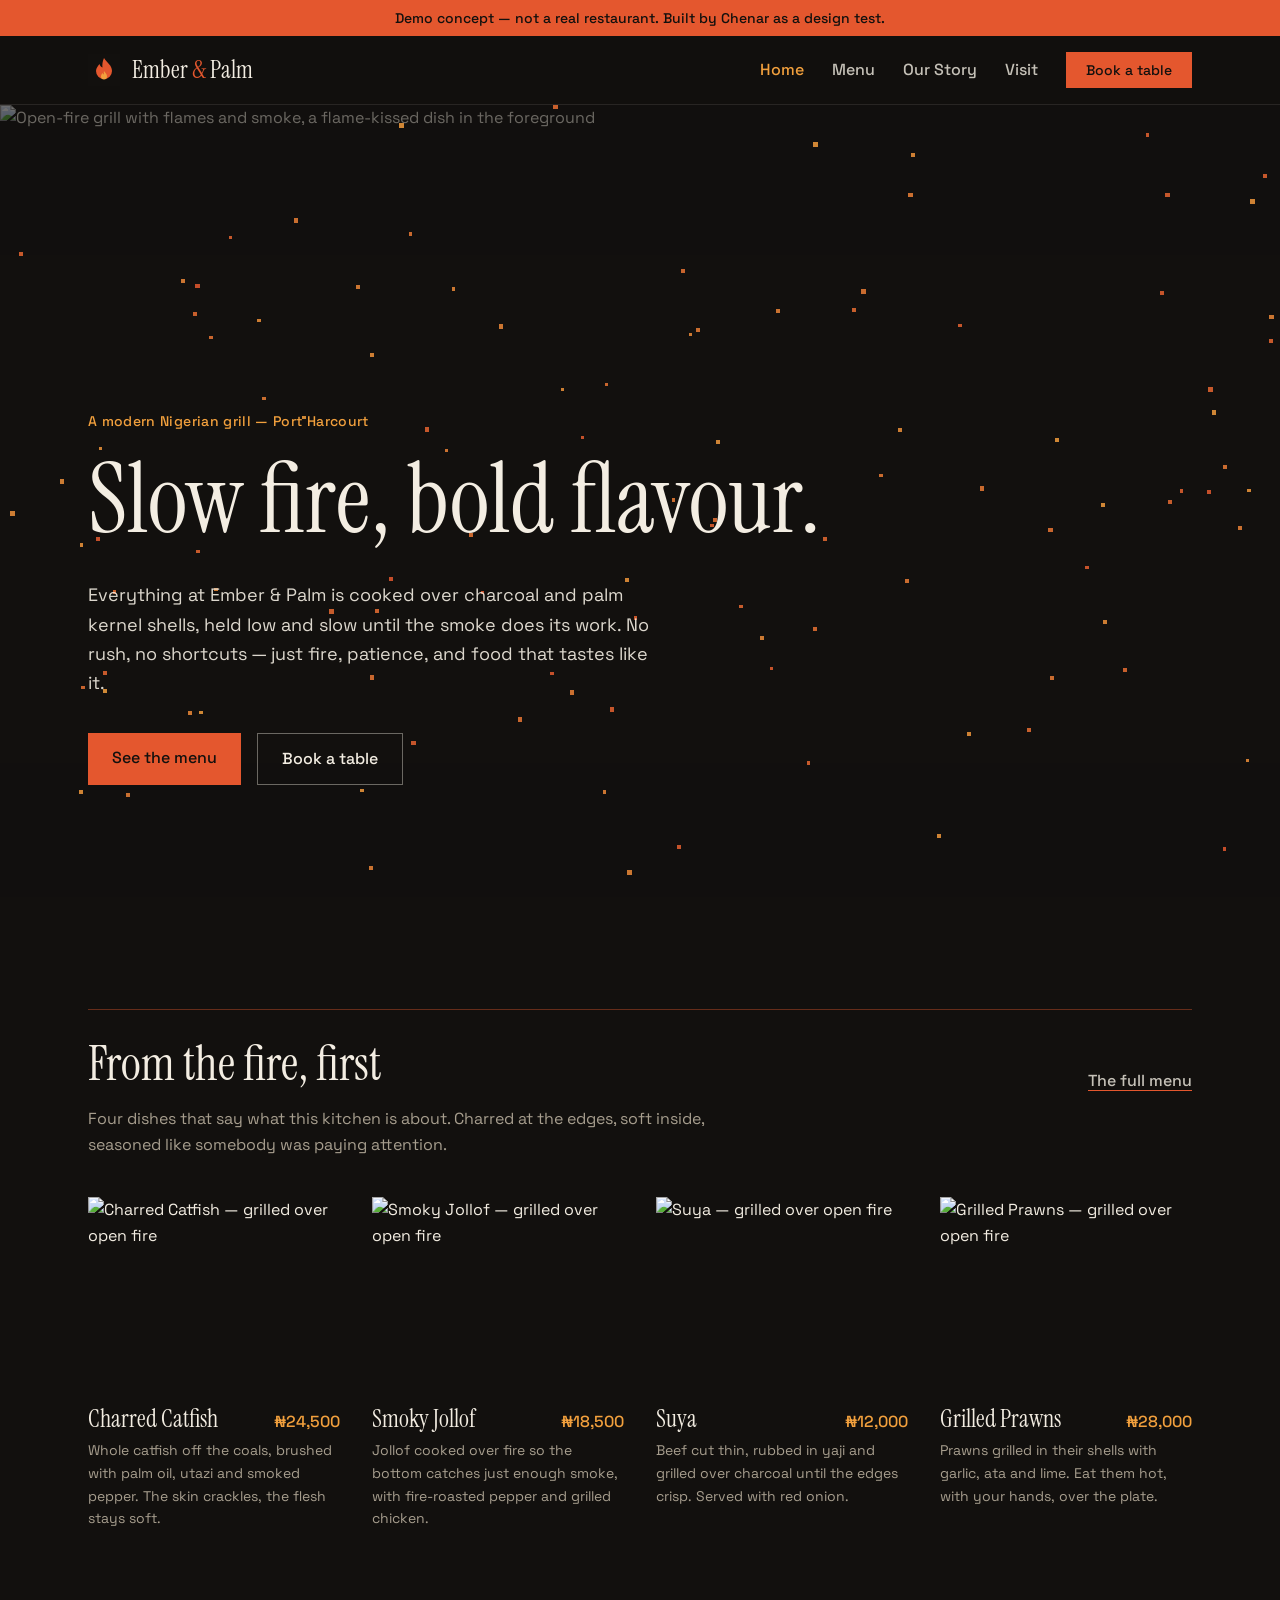
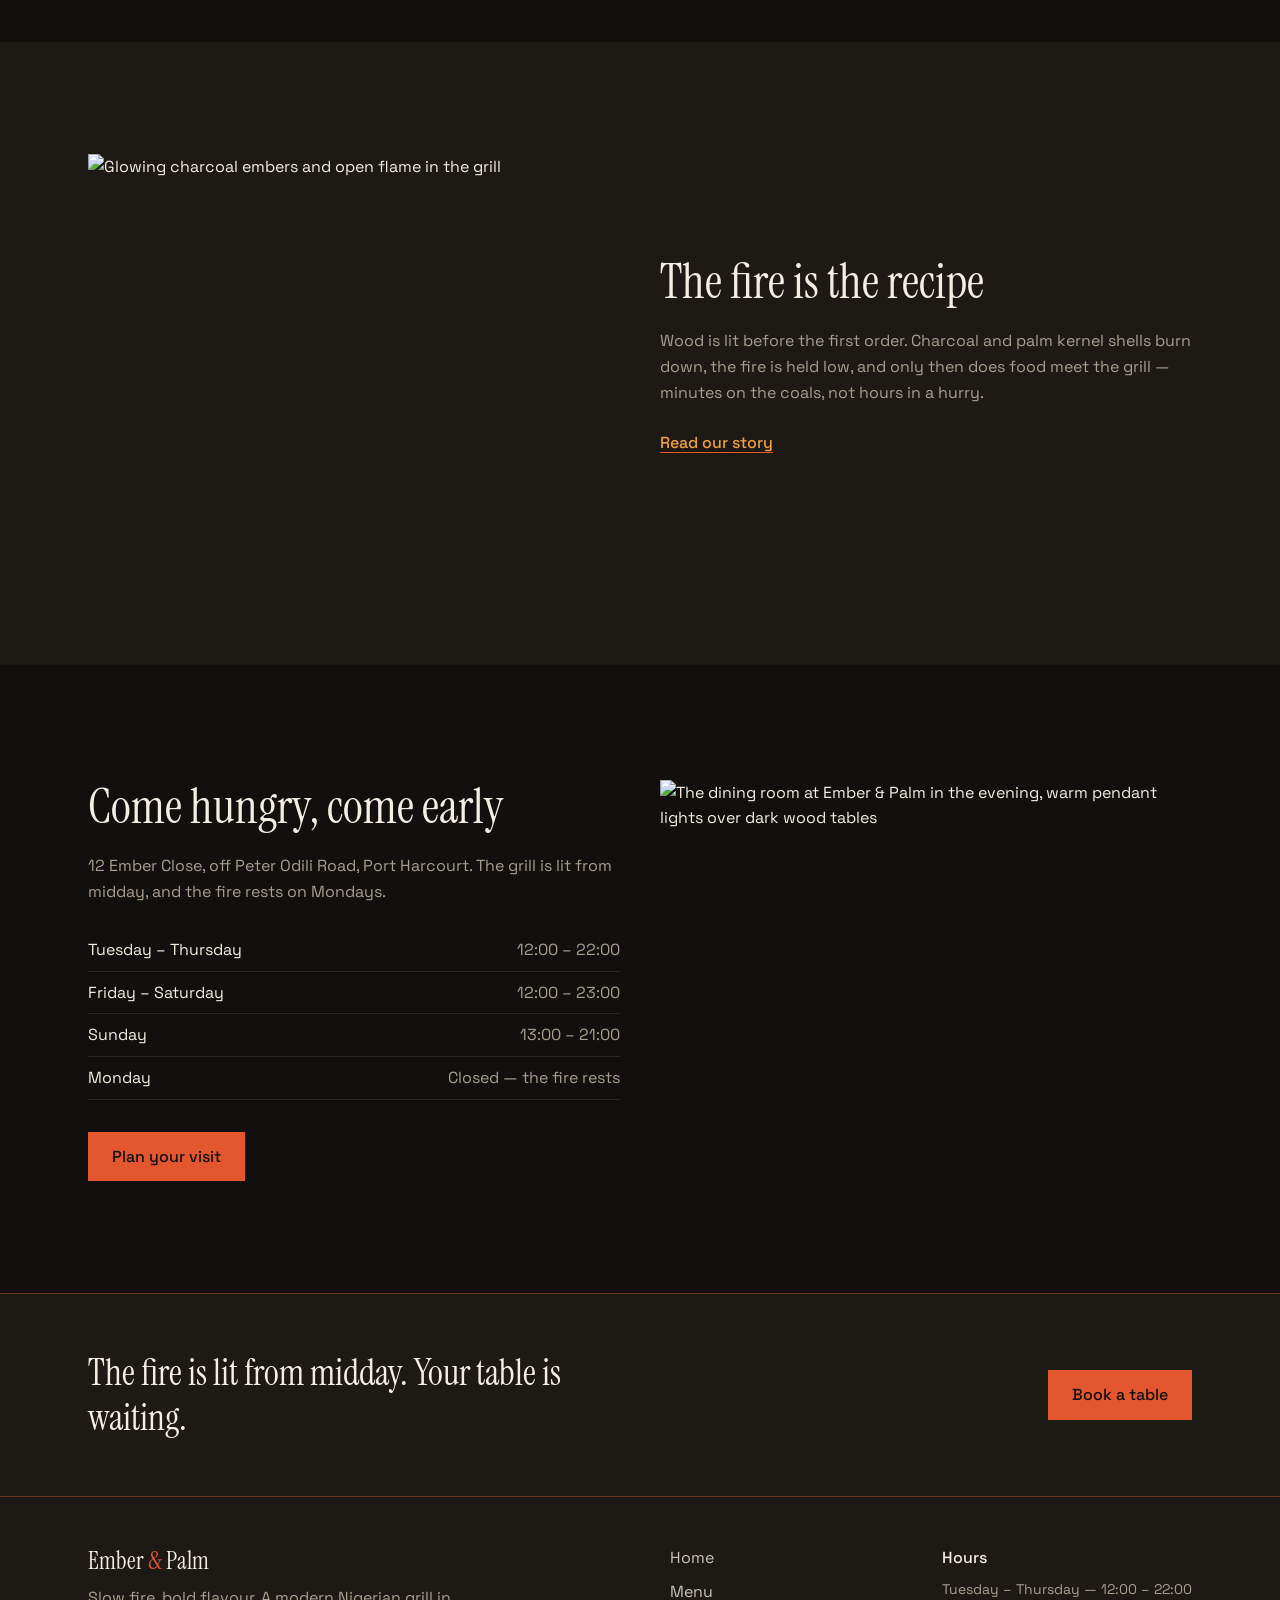
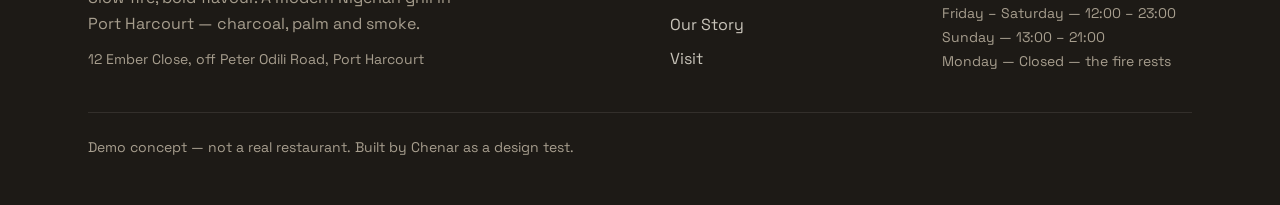
==== index.html @ ecbc42e4 "Publish EMBER & PALM restaurant test site (Vite build)" ====
<!doctype html>
<html lang="en">
  <head>
    <meta charset="UTF-8" />
    <link rel="icon" type="image/svg+xml" href="./ember.svg" />
    <meta name="viewport" content="width=device-width, initial-scale=1.0" />
    <meta
      name="description"
      content="Ember & Palm — a modern Nigerian grill in Port Harcourt. Slow fire, bold flavour. Open-fire grilling, palm and smoke."
    />
    <link rel="preconnect" href="https://fonts.googleapis.com" />
    <link rel="preconnect" href="https://fonts.gstatic.com" crossorigin />
    <link
      href="https://fonts.googleapis.com/css2?family=Instrument+Serif:ital@0;1&family=Space+Grotesk:wght@400;500;600;700&display=swap"
      rel="stylesheet"
    />
    <title>Ember &amp; Palm — Slow fire, bold flavour</title>
    <script type="module" crossorigin src="./assets/index-CflbROww.js"></script>
    <link rel="stylesheet" crossorigin href="./assets/index-CEysl7uo.css">
  </head>
  <body>
    <div id="root"></div>
  </body>
</html>
---- assets/index-CEysl7uo.css ----
/*! tailwindcss v4.3.5 | MIT License | https://tailwindcss.com */
@layer properties{@supports (((-webkit-hyphens:none)) and (not (margin-trim:block))) or ((-moz-orient:inline) and (not (color:rgb(from red r g b)))){*,:before,:after,::backdrop{--tw-rotate-x:initial;--tw-rotate-y:initial;--tw-rotate-z:initial;--tw-skew-x:initial;--tw-skew-y:initial;--tw-space-y-reverse:0;--tw-border-style:solid;--tw-leading:initial;--tw-font-weight:initial;--tw-tracking:initial;--tw-blur:initial;--tw-brightness:initial;--tw-contrast:initial;--tw-grayscale:initial;--tw-hue-rotate:initial;--tw-invert:initial;--tw-opacity:initial;--tw-saturate:initial;--tw-sepia:initial;--tw-drop-shadow:initial;--tw-drop-shadow-color:initial;--tw-drop-shadow-alpha:100%;--tw-drop-shadow-size:initial;--tw-backdrop-blur:initial;--tw-backdrop-brightness:initial;--tw-backdrop-contrast:initial;--tw-backdrop-grayscale:initial;--tw-backdrop-hue-rotate:initial;--tw-backdrop-invert:initial;--tw-backdrop-opacity:initial;--tw-backdrop-saturate:initial;--tw-backdrop-sepia:initial;--tw-duration:initial;--tw-ease:initial}}}@layer theme{:root,:host{--font-sans:"Space Grotesk", system-ui, -apple-system, "Segoe UI", sans-serif;--font-mono:ui-monospace, SFMono-Regular, Menlo, Monaco, Consolas, "Liberation Mono", "Courier New", monospace;--spacing:.25rem;--container-sm:24rem;--container-xl:36rem;--container-2xl:42rem;--container-3xl:48rem;--container-6xl:72rem;--text-sm:.875rem;--text-sm--line-height:calc(1.25 / .875);--text-lg:1.125rem;--text-lg--line-height:calc(1.75 / 1.125);--text-2xl:1.5rem;--text-2xl--line-height:calc(2 / 1.5);--text-3xl:1.875rem;--text-3xl--line-height:calc(2.25 / 1.875);--text-4xl:2.25rem;--text-4xl--line-height:calc(2.5 / 2.25);--text-5xl:3rem;--text-5xl--line-height:1;--text-6xl:3.75rem;--text-6xl--line-height:1;--text-8xl:6rem;--text-8xl--line-height:1;--font-weight-medium:500;--tracking-wide:.025em;--leading-tight:1.25;--leading-snug:1.375;--leading-relaxed:1.625;--default-transition-duration:.15s;--default-transition-timing-function:cubic-bezier(.4, 0, .2, 1);--default-font-family:var(--font-sans);--default-mono-font-family:var(--font-mono);--color-coal:#12100e;--color-char:#1d1a16;--color-ember:#e4572e;--color-flame:#f2a03d;--color-palm:#7a8b5a;--color-bone:#f3ede2;--color-smoke:#a79e8e;--font-display:"Instrument Serif", Georgia, "Times New Roman", serif}}@layer base{*,:after,:before,::backdrop{box-sizing:border-box;border:0 solid;margin:0;padding:0}::file-selector-button{box-sizing:border-box;border:0 solid;margin:0;padding:0}html,:host{-webkit-text-size-adjust:100%;tab-size:4;line-height:1.5;font-family:var(--default-font-family,-apple-system, BlinkMacSystemFont, "Segoe UI", Roboto, "Helvetica Neue", "Noto Sans", Arial, sans-serif, "Apple Color Emoji", "Segoe UI Emoji", "Segoe UI Symbol", "Noto Color Emoji");font-feature-settings:var(--default-font-feature-settings,normal);font-variation-settings:var(--default-font-variation-settings,normal);-webkit-tap-highlight-color:transparent}hr{height:0;color:inherit;border-top-width:1px}abbr:where([title]){-webkit-text-decoration:underline dotted;text-decoration:underline dotted}h1,h2,h3,h4,h5,h6{font-size:inherit;font-weight:inherit}a{color:inherit;-webkit-text-decoration:inherit;-webkit-text-decoration:inherit;-webkit-text-decoration:inherit;-webkit-text-decoration:inherit;text-decoration:inherit}b,strong{font-weight:bolder}code,kbd,samp,pre{font-family:var(--default-mono-font-family,ui-monospace, SFMono-Regular, Menlo, Monaco, Consolas, "Liberation Mono", "Courier New", monospace);font-feature-settings:var(--default-mono-font-feature-settings,normal);font-variation-settings:var(--default-mono-font-variation-settings,normal);font-size:1em}small{font-size:80%}sub,sup{vertical-align:baseline;font-size:75%;line-height:0;position:relative}sub{bottom:-.25em}sup{top:-.5em}table{text-indent:0;border-color:inherit;border-collapse:collapse}:-moz-focusring:where(:not(iframe)){outline:auto}progress{vertical-align:baseline}summary{display:list-item}ol,ul,menu{list-style:none}img,svg,video,canvas,audio,iframe,embed,object{vertical-align:middle;display:block}img,video{max-width:100%;height:auto}button,input,select,optgroup,textarea{font:inherit;font-feature-settings:inherit;font-variation-settings:inherit;letter-spacing:inherit;color:inherit;opacity:1;background-color:#0000;border-radius:0}::file-selector-button{font:inherit;font-feature-settings:inherit;font-variation-settings:inherit;letter-spacing:inherit;color:inherit;opacity:1;background-color:#0000;border-radius:0}:where(select:is([multiple],[size])) optgroup{font-weight:bolder}:where(select:is([multiple],[size])) optgroup option{padding-inline-start:20px}::file-selector-button{margin-inline-end:4px}::placeholder{opacity:1}@supports (not ((-webkit-appearance:-apple-pay-button))) or (contain-intrinsic-size:1px){::placeholder{color:currentColor}@supports (color:color-mix(in lab, red, red)){::placeholder{color:color-mix(in oklab, currentcolor 50%, transparent)}}}textarea{resize:vertical}::-webkit-search-decoration{-webkit-appearance:none}::-webkit-date-and-time-value{min-height:1lh;text-align:inherit}::-webkit-datetime-edit{display:inline-flex}::-webkit-datetime-edit-fields-wrapper{padding:0}::-webkit-datetime-edit{padding-block:0}::-webkit-datetime-edit-year-field{padding-block:0}::-webkit-datetime-edit-month-field{padding-block:0}::-webkit-datetime-edit-day-field{padding-block:0}::-webkit-datetime-edit-hour-field{padding-block:0}::-webkit-datetime-edit-minute-field{padding-block:0}::-webkit-datetime-edit-second-field{padding-block:0}::-webkit-datetime-edit-millisecond-field{padding-block:0}::-webkit-datetime-edit-meridiem-field{padding-block:0}::-webkit-calendar-picker-indicator{line-height:1}:-moz-ui-invalid{box-shadow:none}button,input:where([type=button],[type=reset],[type=submit]){appearance:button}::file-selector-button{appearance:button}::-webkit-inner-spin-button{height:auto}::-webkit-outer-spin-button{height:auto}[hidden]:where(:not([hidden=until-found])){display:none!important}html{scroll-behavior:auto}body{background-color:var(--color-coal);font-family:var(--font-sans);color:var(--color-bone);-webkit-font-smoothing:antialiased;-moz-osx-font-smoothing:grayscale;font-size:16px;line-height:1.6}::selection{background:var(--color-ember);color:var(--color-bone)}:focus-visible{outline:2px solid var(--color-flame);outline-offset:3px;border-radius:2px}img{max-width:100%}}@layer components{.ember-rule{border-top-style:var(--tw-border-style);border-color:#e4572e66;border-top-width:1px}@supports (color:color-mix(in lab, red, red)){.ember-rule{border-color:color-mix(in oklab, var(--color-ember) 40%, transparent)}}.dish-leader{margin-inline:calc(var(--spacing) * 3);border-bottom-style:var(--tw-border-style);--tw-border-style:dotted;border-style:dotted;border-color:#a79e8e80;border-bottom-width:1px;flex:1}@supports (color:color-mix(in lab, red, red)){.dish-leader{border-color:color-mix(in oklab, var(--color-smoke) 50%, transparent)}}.dish-leader{transform:translateY(-4px)}.btn-ember{background-color:var(--color-ember);padding-inline:calc(var(--spacing) * 6);padding-block:calc(var(--spacing) * 3);--tw-font-weight:var(--font-weight-medium);font-weight:var(--font-weight-medium);color:var(--color-coal);transition-property:color,background-color,border-color,outline-color,text-decoration-color,fill,stroke,--tw-gradient-from,--tw-gradient-via,--tw-gradient-to;transition-timing-function:var(--tw-ease,var(--default-transition-timing-function));transition-duration:var(--tw-duration,var(--default-transition-duration));--tw-duration:.1s;--tw-ease:cubic-bezier(.4,0,.2,1);transition-duration:.1s;transition-timing-function:cubic-bezier(.4,0,.2,1);display:inline-block}@media (hover:hover){.btn-ember:hover{background-color:var(--color-flame);color:var(--color-coal)}}.btn-ember:active{scale:.98}.btn-ghost{border-style:var(--tw-border-style);border-width:1px;border-color:#f3ede266;display:inline-block}@supports (color:color-mix(in lab, red, red)){.btn-ghost{border-color:color-mix(in oklab, var(--color-bone) 40%, transparent)}}.btn-ghost{padding-inline:calc(var(--spacing) * 6);padding-block:calc(var(--spacing) * 3);--tw-font-weight:var(--font-weight-medium);font-weight:var(--font-weight-medium);color:var(--color-bone);transition-property:color,background-color,border-color,outline-color,text-decoration-color,fill,stroke,--tw-gradient-from,--tw-gradient-via,--tw-gradient-to;transition-timing-function:var(--tw-ease,var(--default-transition-timing-function));transition-duration:var(--tw-duration,var(--default-transition-duration));--tw-duration:.1s;--tw-ease:cubic-bezier(.4,0,.2,1);transition-duration:.1s;transition-timing-function:cubic-bezier(.4,0,.2,1)}@media (hover:hover){.btn-ghost:hover{border-color:var(--color-flame);color:var(--color-flame)}}.btn-ghost:active{scale:.98}.nav-link{color:#f3ede2cc}@supports (color:color-mix(in lab, red, red)){.nav-link{color:color-mix(in oklab, var(--color-bone) 80%, transparent)}}.nav-link{transition-property:color,background-color,border-color,outline-color,text-decoration-color,fill,stroke,--tw-gradient-from,--tw-gradient-via,--tw-gradient-to;transition-timing-function:var(--tw-ease,var(--default-transition-timing-function));transition-duration:var(--tw-duration,var(--default-transition-duration));--tw-duration:.1s;--tw-ease:cubic-bezier(.4,0,.2,1);transition-duration:.1s;transition-timing-function:cubic-bezier(.4,0,.2,1)}@media (hover:hover){.nav-link:hover{color:var(--color-flame)}}.nav-link[aria-current=page]{color:var(--color-flame)}}@layer utilities{.visible{visibility:visible}.absolute{position:absolute}.fixed{position:fixed}.relative{position:relative}.static{position:static}.sticky{position:sticky}.inset-0{inset:0}.top-0{top:0}.z-50{z-index:50}.mx-auto{margin-inline:auto}.mt-1{margin-top:var(--spacing)}.mt-2{margin-top:calc(var(--spacing) * 2)}.mt-3{margin-top:calc(var(--spacing) * 3)}.mt-4{margin-top:calc(var(--spacing) * 4)}.mt-5{margin-top:calc(var(--spacing) * 5)}.mt-6{margin-top:calc(var(--spacing) * 6)}.mt-8{margin-top:calc(var(--spacing) * 8)}.mt-9{margin-top:calc(var(--spacing) * 9)}.mt-10{margin-top:calc(var(--spacing) * 10)}.mt-12{margin-top:calc(var(--spacing) * 12)}.mt-16{margin-top:calc(var(--spacing) * 16)}.mb-2{margin-bottom:calc(var(--spacing) * 2)}.mb-5{margin-bottom:calc(var(--spacing) * 5)}.block{display:block}.flex{display:flex}.grid{display:grid}.hidden{display:none}.inline{display:inline}.inline-block{display:inline-block}.table{display:table}.aspect-\[4\/3\]{aspect-ratio:4/3}.aspect-\[16\/7\]{aspect-ratio:16/7}.h-8{height:calc(var(--spacing) * 8)}.h-full{height:100%}.min-h-\[88vh\]{min-height:88vh}.min-h-screen{min-height:100vh}.w-8{width:calc(var(--spacing) * 8)}.w-full{width:100%}.max-w-2xl{max-width:var(--container-2xl)}.max-w-3xl{max-width:var(--container-3xl)}.max-w-6xl{max-width:var(--container-6xl)}.max-w-sm{max-width:var(--container-sm)}.max-w-xl{max-width:var(--container-xl)}.flex-1{flex:1}.shrink-0{flex-shrink:0}.transform{transform:var(--tw-rotate-x, ) var(--tw-rotate-y, ) var(--tw-rotate-z, ) var(--tw-skew-x, ) var(--tw-skew-y, )}.cursor-pointer{cursor:pointer}.resize{resize:both}.flex-col{flex-direction:column}.flex-wrap{flex-wrap:wrap}.items-baseline{align-items:baseline}.items-center{align-items:center}.items-end{align-items:flex-end}.justify-between{justify-content:space-between}.gap-2{gap:calc(var(--spacing) * 2)}.gap-3{gap:calc(var(--spacing) * 3)}.gap-4{gap:calc(var(--spacing) * 4)}.gap-5{gap:calc(var(--spacing) * 5)}.gap-6{gap:calc(var(--spacing) * 6)}.gap-7{gap:calc(var(--spacing) * 7)}.gap-8{gap:calc(var(--spacing) * 8)}.gap-10{gap:calc(var(--spacing) * 10)}.gap-12{gap:calc(var(--spacing) * 12)}:where(.space-y-1>:not(:last-child)){--tw-space-y-reverse:0;margin-block-start:calc(var(--spacing) * var(--tw-space-y-reverse));margin-block-end:calc(var(--spacing) * calc(1 - var(--tw-space-y-reverse)))}:where(.space-y-2>:not(:last-child)){--tw-space-y-reverse:0;margin-block-start:calc(calc(var(--spacing) * 2) * var(--tw-space-y-reverse));margin-block-end:calc(calc(var(--spacing) * 2) * calc(1 - var(--tw-space-y-reverse)))}:where(.space-y-3>:not(:last-child)){--tw-space-y-reverse:0;margin-block-start:calc(calc(var(--spacing) * 3) * var(--tw-space-y-reverse));margin-block-end:calc(calc(var(--spacing) * 3) * calc(1 - var(--tw-space-y-reverse)))}:where(.space-y-5>:not(:last-child)){--tw-space-y-reverse:0;margin-block-start:calc(calc(var(--spacing) * 5) * var(--tw-space-y-reverse));margin-block-end:calc(calc(var(--spacing) * 5) * calc(1 - var(--tw-space-y-reverse)))}:where(.space-y-6>:not(:last-child)){--tw-space-y-reverse:0;margin-block-start:calc(calc(var(--spacing) * 6) * var(--tw-space-y-reverse));margin-block-end:calc(calc(var(--spacing) * 6) * calc(1 - var(--tw-space-y-reverse)))}:where(.space-y-10>:not(:last-child)){--tw-space-y-reverse:0;margin-block-start:calc(calc(var(--spacing) * 10) * var(--tw-space-y-reverse));margin-block-end:calc(calc(var(--spacing) * 10) * calc(1 - var(--tw-space-y-reverse)))}:where(.space-y-14>:not(:last-child)){--tw-space-y-reverse:0;margin-block-start:calc(calc(var(--spacing) * 14) * var(--tw-space-y-reverse));margin-block-end:calc(calc(var(--spacing) * 14) * calc(1 - var(--tw-space-y-reverse)))}.overflow-hidden{overflow:hidden}.overflow-visible{overflow:visible}.border{border-style:var(--tw-border-style);border-width:1px}.border-t{border-top-style:var(--tw-border-style);border-top-width:1px}.border-b{border-bottom-style:var(--tw-border-style);border-bottom-width:1px}.border-bone\/10{border-color:#f3ede21a}@supports (color:color-mix(in lab, red, red)){.border-bone\/10{border-color:color-mix(in oklab, var(--color-bone) 10%, transparent)}}.border-bone\/30{border-color:#f3ede24d}@supports (color:color-mix(in lab, red, red)){.border-bone\/30{border-color:color-mix(in oklab, var(--color-bone) 30%, transparent)}}.border-ember{border-color:var(--color-ember)}.border-ember\/40{border-color:#e4572e66}@supports (color:color-mix(in lab, red, red)){.border-ember\/40{border-color:color-mix(in oklab, var(--color-ember) 40%, transparent)}}.border-ember\/50{border-color:#e4572e80}@supports (color:color-mix(in lab, red, red)){.border-ember\/50{border-color:color-mix(in oklab, var(--color-ember) 50%, transparent)}}.border-palm\/60{border-color:#7a8b5a99}@supports (color:color-mix(in lab, red, red)){.border-palm\/60{border-color:color-mix(in oklab, var(--color-palm) 60%, transparent)}}.bg-char{background-color:var(--color-char)}.bg-coal{background-color:var(--color-coal)}.bg-coal\/60{background-color:#12100e99}@supports (color:color-mix(in lab, red, red)){.bg-coal\/60{background-color:color-mix(in oklab, var(--color-coal) 60%, transparent)}}.bg-coal\/95{background-color:#12100ef2}@supports (color:color-mix(in lab, red, red)){.bg-coal\/95{background-color:color-mix(in oklab, var(--color-coal) 95%, transparent)}}.bg-ember{background-color:var(--color-ember)}.object-cover{object-fit:cover}.p-6{padding:calc(var(--spacing) * 6)}.p-8{padding:calc(var(--spacing) * 8)}.\!px-5{padding-inline:calc(var(--spacing) * 5)!important}.px-4{padding-inline:calc(var(--spacing) * 4)}.px-6{padding-inline:calc(var(--spacing) * 6)}.\!py-2{padding-block:calc(var(--spacing) * 2)!important}.py-1{padding-block:var(--spacing)}.py-2{padding-block:calc(var(--spacing) * 2)}.py-3{padding-block:calc(var(--spacing) * 3)}.py-4{padding-block:calc(var(--spacing) * 4)}.py-12{padding-block:calc(var(--spacing) * 12)}.py-14{padding-block:calc(var(--spacing) * 14)}.py-20{padding-block:calc(var(--spacing) * 20)}.pt-4{padding-top:calc(var(--spacing) * 4)}.pt-6{padding-top:calc(var(--spacing) * 6)}.pt-16{padding-top:calc(var(--spacing) * 16)}.pt-40{padding-top:calc(var(--spacing) * 40)}.pb-2{padding-bottom:calc(var(--spacing) * 2)}.pb-8{padding-bottom:calc(var(--spacing) * 8)}.pb-20{padding-bottom:calc(var(--spacing) * 20)}.pb-24{padding-bottom:calc(var(--spacing) * 24)}.text-center{text-align:center}.font-display{font-family:var(--font-display)}.text-2xl{font-size:var(--text-2xl);line-height:var(--tw-leading,var(--text-2xl--line-height))}.text-3xl{font-size:var(--text-3xl);line-height:var(--tw-leading,var(--text-3xl--line-height))}.text-4xl{font-size:var(--text-4xl);line-height:var(--tw-leading,var(--text-4xl--line-height))}.text-5xl{font-size:var(--text-5xl);line-height:var(--tw-leading,var(--text-5xl--line-height))}.text-6xl{font-size:var(--text-6xl);line-height:var(--tw-leading,var(--text-6xl--line-height))}.text-lg{font-size:var(--text-lg);line-height:var(--tw-leading,var(--text-lg--line-height))}.text-sm{font-size:var(--text-sm);line-height:var(--tw-leading,var(--text-sm--line-height))}.leading-\[1\.02\]{--tw-leading:1.02;line-height:1.02}.leading-none{--tw-leading:1;line-height:1}.leading-relaxed{--tw-leading:var(--leading-relaxed);line-height:var(--leading-relaxed)}.leading-snug{--tw-leading:var(--leading-snug);line-height:var(--leading-snug)}.leading-tight{--tw-leading:var(--leading-tight);line-height:var(--leading-tight)}.font-medium{--tw-font-weight:var(--font-weight-medium);font-weight:var(--font-weight-medium)}.tracking-wide{--tw-tracking:var(--tracking-wide);letter-spacing:var(--tracking-wide)}.whitespace-normal{white-space:normal}.text-bone{color:var(--color-bone)}.text-bone\/80{color:#f3ede2cc}@supports (color:color-mix(in lab, red, red)){.text-bone\/80{color:color-mix(in oklab, var(--color-bone) 80%, transparent)}}.text-bone\/90{color:#f3ede2e6}@supports (color:color-mix(in lab, red, red)){.text-bone\/90{color:color-mix(in oklab, var(--color-bone) 90%, transparent)}}.text-coal{color:var(--color-coal)}.text-ember{color:var(--color-ember)}.text-flame{color:var(--color-flame)}.text-smoke{color:var(--color-smoke)}.italic{font-style:italic}.not-italic{font-style:normal}.underline{text-decoration-line:underline}.decoration-ember{-webkit-text-decoration-color:var(--color-ember);-webkit-text-decoration-color:var(--color-ember);-webkit-text-decoration-color:var(--color-ember);text-decoration-color:var(--color-ember)}.underline-offset-4{text-underline-offset:4px}.blur{--tw-blur:blur(8px);filter:var(--tw-blur, ) var(--tw-brightness, ) var(--tw-contrast, ) var(--tw-grayscale, ) var(--tw-hue-rotate, ) var(--tw-invert, ) var(--tw-saturate, ) var(--tw-sepia, ) var(--tw-drop-shadow, )}.filter{filter:var(--tw-blur, ) var(--tw-brightness, ) var(--tw-contrast, ) var(--tw-grayscale, ) var(--tw-hue-rotate, ) var(--tw-invert, ) var(--tw-saturate, ) var(--tw-sepia, ) var(--tw-drop-shadow, )}.backdrop-blur{--tw-backdrop-blur:blur(8px);-webkit-backdrop-filter:var(--tw-backdrop-blur, ) var(--tw-backdrop-brightness, ) var(--tw-backdrop-contrast, ) var(--tw-backdrop-grayscale, ) var(--tw-backdrop-hue-rotate, ) var(--tw-backdrop-invert, ) var(--tw-backdrop-opacity, ) var(--tw-backdrop-saturate, ) var(--tw-backdrop-sepia, );backdrop-filter:var(--tw-backdrop-blur, ) var(--tw-backdrop-brightness, ) var(--tw-backdrop-contrast, ) var(--tw-backdrop-grayscale, ) var(--tw-backdrop-hue-rotate, ) var(--tw-backdrop-invert, ) var(--tw-backdrop-opacity, ) var(--tw-backdrop-saturate, ) var(--tw-backdrop-sepia, )}.transition-colors{transition-property:color,background-color,border-color,outline-color,text-decoration-color,fill,stroke,--tw-gradient-from,--tw-gradient-via,--tw-gradient-to;transition-timing-function:var(--tw-ease,var(--default-transition-timing-function));transition-duration:var(--tw-duration,var(--default-transition-duration))}.transition-transform{transition-property:transform,translate,scale,rotate;transition-timing-function:var(--tw-ease,var(--default-transition-timing-function));transition-duration:var(--tw-duration,var(--default-transition-duration))}.duration-100{--tw-duration:.1s;transition-duration:.1s}.duration-300{--tw-duration:.3s;transition-duration:.3s}.ease-\[cubic-bezier\(0\.4\,0\,0\.2\,1\)\]{--tw-ease:cubic-bezier(.4,0,.2,1);transition-timing-function:cubic-bezier(.4,0,.2,1)}@media (hover:hover){:is(:where(.group):hover .group-hover\:scale-\[1\.03\]){scale:1.03}}.placeholder\:text-smoke\/60::placeholder{color:#a79e8e99}@supports (color:color-mix(in lab, red, red)){.placeholder\:text-smoke\/60::placeholder{color:color-mix(in oklab, var(--color-smoke) 60%, transparent)}}@media (hover:hover){.hover\:border-flame:hover{border-color:var(--color-flame)}.hover\:text-bone:hover{color:var(--color-bone)}.hover\:text-flame:hover{color:var(--color-flame)}}.focus\:border-flame:focus{border-color:var(--color-flame)}.focus\:outline-none:focus{--tw-outline-style:none;outline-style:none}@media (width>=40rem){.sm\:grid-cols-2{grid-template-columns:repeat(2,minmax(0,1fr))}}@media (width>=48rem){.md\:flex{display:flex}.md\:hidden{display:none}.md\:grid-cols-2{grid-template-columns:repeat(2,minmax(0,1fr))}.md\:grid-cols-\[120px_1fr\]{grid-template-columns:120px 1fr}.md\:items-center{align-items:center}.md\:gap-8{gap:calc(var(--spacing) * 8)}.md\:p-8{padding:calc(var(--spacing) * 8)}.md\:p-12{padding:calc(var(--spacing) * 12)}.md\:py-28{padding-block:calc(var(--spacing) * 28)}.md\:pt-20{padding-top:calc(var(--spacing) * 20)}.md\:pb-28{padding-bottom:calc(var(--spacing) * 28)}.md\:text-4xl{font-size:var(--text-4xl);line-height:var(--tw-leading,var(--text-4xl--line-height))}.md\:text-5xl{font-size:var(--text-5xl);line-height:var(--tw-leading,var(--text-5xl--line-height))}.md\:text-6xl{font-size:var(--text-6xl);line-height:var(--tw-leading,var(--text-6xl--line-height))}.md\:text-8xl{font-size:var(--text-8xl);line-height:var(--tw-leading,var(--text-8xl--line-height))}}@media (width>=64rem){.lg\:grid-cols-4{grid-template-columns:repeat(4,minmax(0,1fr))}.lg\:grid-cols-\[1fr_1\.2fr\]{grid-template-columns:1fr 1.2fr}}}@media (prefers-reduced-motion:reduce){*,:before,:after{scroll-behavior:auto!important;transition-duration:.01ms!important;animation-duration:.01ms!important;animation-iteration-count:1!important}}@property --tw-rotate-x{syntax:"*";inherits:false}@property --tw-rotate-y{syntax:"*";inherits:false}@property --tw-rotate-z{syntax:"*";inherits:false}@property --tw-skew-x{syntax:"*";inherits:false}@property --tw-skew-y{syntax:"*";inherits:false}@property --tw-space-y-reverse{syntax:"*";inherits:false;initial-value:0}@property --tw-border-style{syntax:"*";inherits:false;initial-value:solid}@property --tw-leading{syntax:"*";inherits:false}@property --tw-font-weight{syntax:"*";inherits:false}@property --tw-tracking{syntax:"*";inherits:false}@property --tw-blur{syntax:"*";inherits:false}@property --tw-brightness{syntax:"*";inherits:false}@property --tw-contrast{syntax:"*";inherits:false}@property --tw-grayscale{syntax:"*";inherits:false}@property --tw-hue-rotate{syntax:"*";inherits:false}@property --tw-invert{syntax:"*";inherits:false}@property --tw-opacity{syntax:"*";inherits:false}@property --tw-saturate{syntax:"*";inherits:false}@property --tw-sepia{syntax:"*";inherits:false}@property --tw-drop-shadow{syntax:"*";inherits:false}@property --tw-drop-shadow-color{syntax:"*";inherits:false}@property --tw-drop-shadow-alpha{syntax:"<percentage>";inherits:false;initial-value:100%}@property --tw-drop-shadow-size{syntax:"*";inherits:false}@property --tw-backdrop-blur{syntax:"*";inherits:false}@property --tw-backdrop-brightness{syntax:"*";inherits:false}@property --tw-backdrop-contrast{syntax:"*";inherits:false}@property --tw-backdrop-grayscale{syntax:"*";inherits:false}@property --tw-backdrop-hue-rotate{syntax:"*";inherits:false}@property --tw-backdrop-invert{syntax:"*";inherits:false}@property --tw-backdrop-opacity{syntax:"*";inherits:false}@property --tw-backdrop-saturate{syntax:"*";inherits:false}@property --tw-backdrop-sepia{syntax:"*";inherits:false}@property --tw-duration{syntax:"*";inherits:false}@property --tw-ease{syntax:"*";inherits:false}
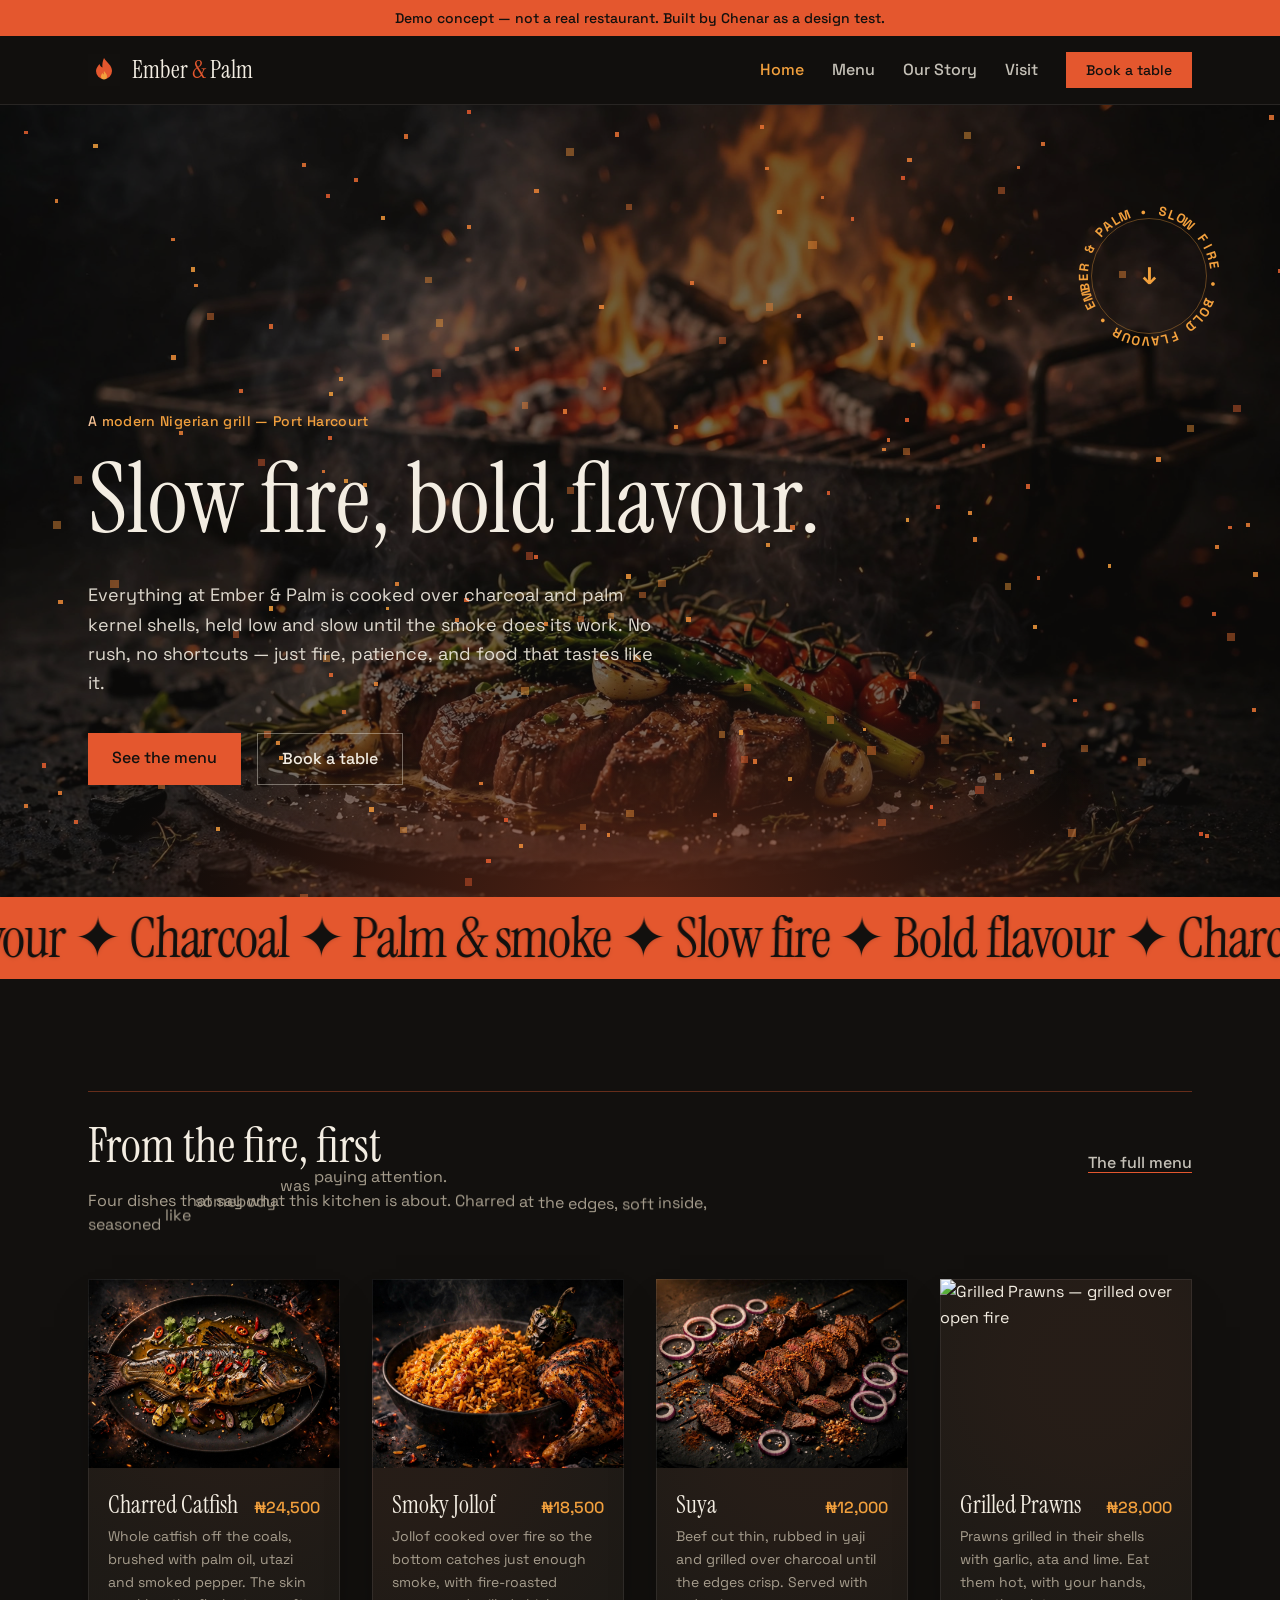
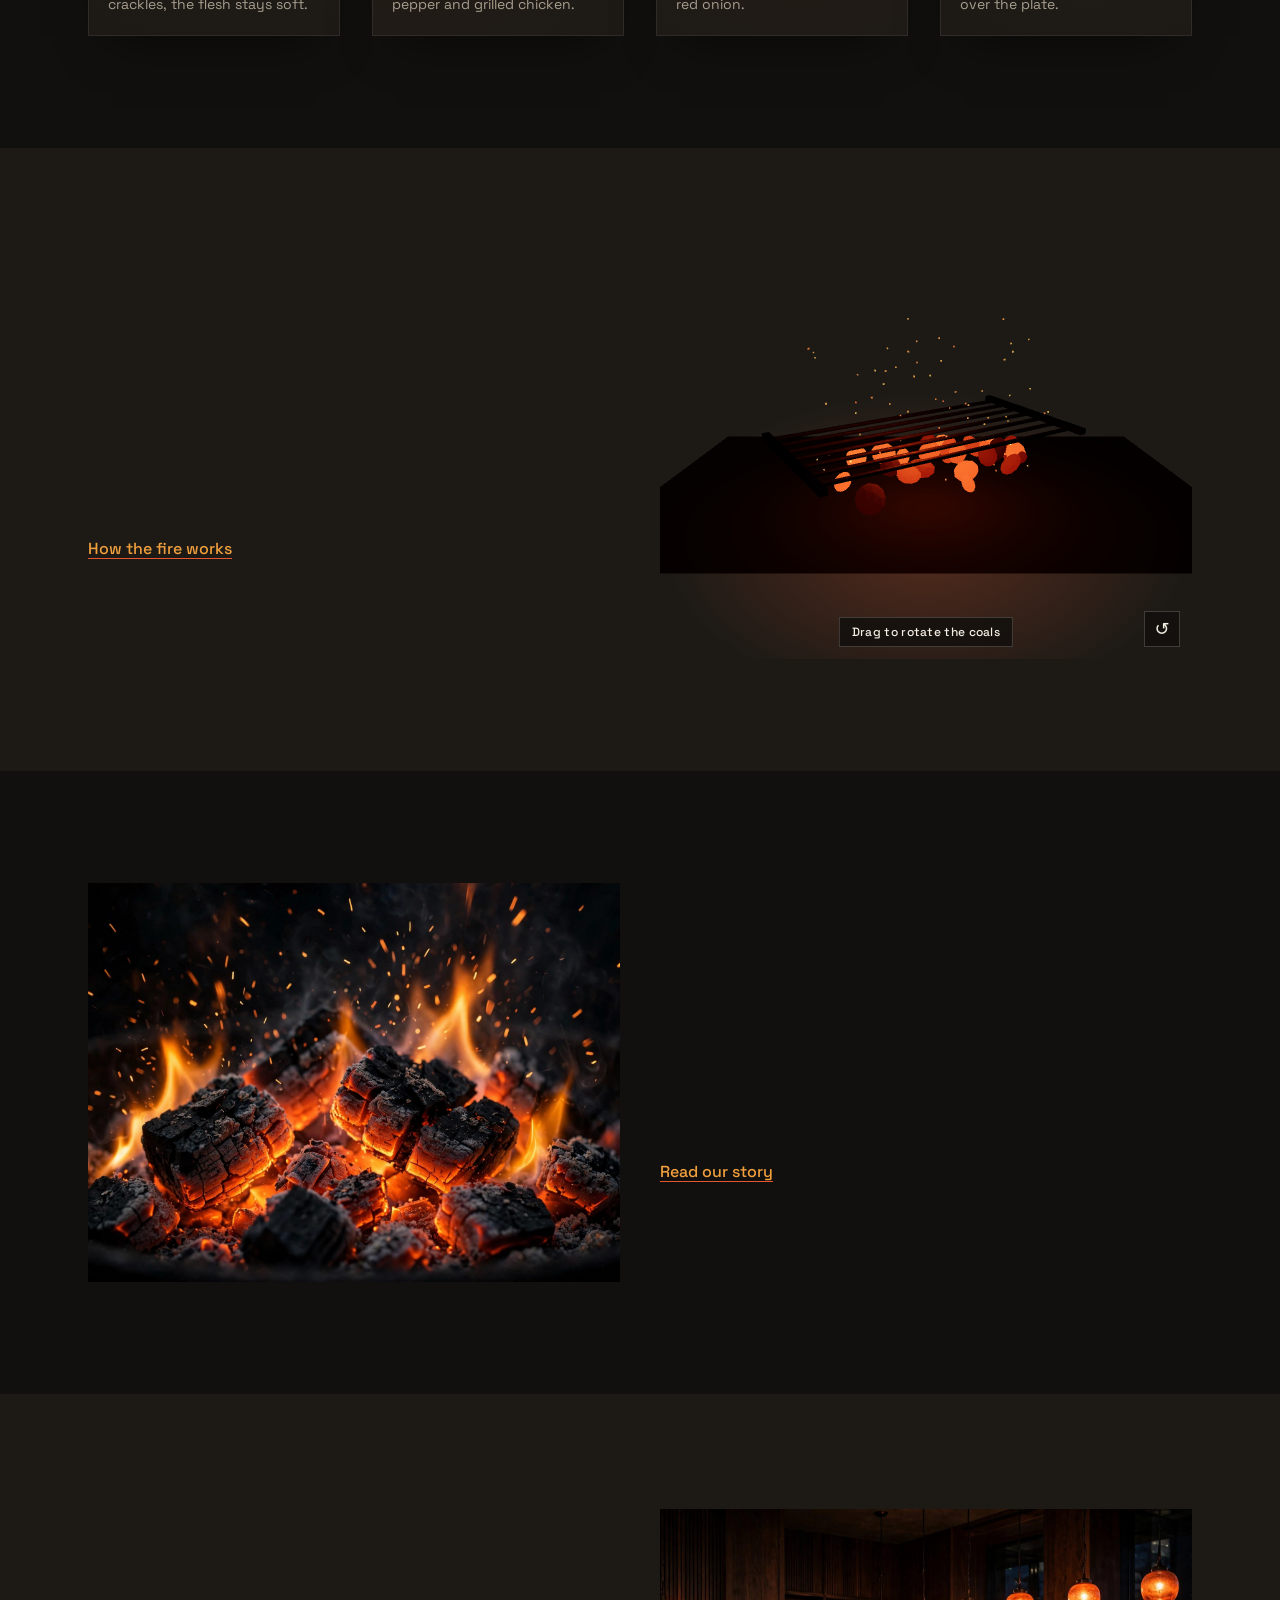
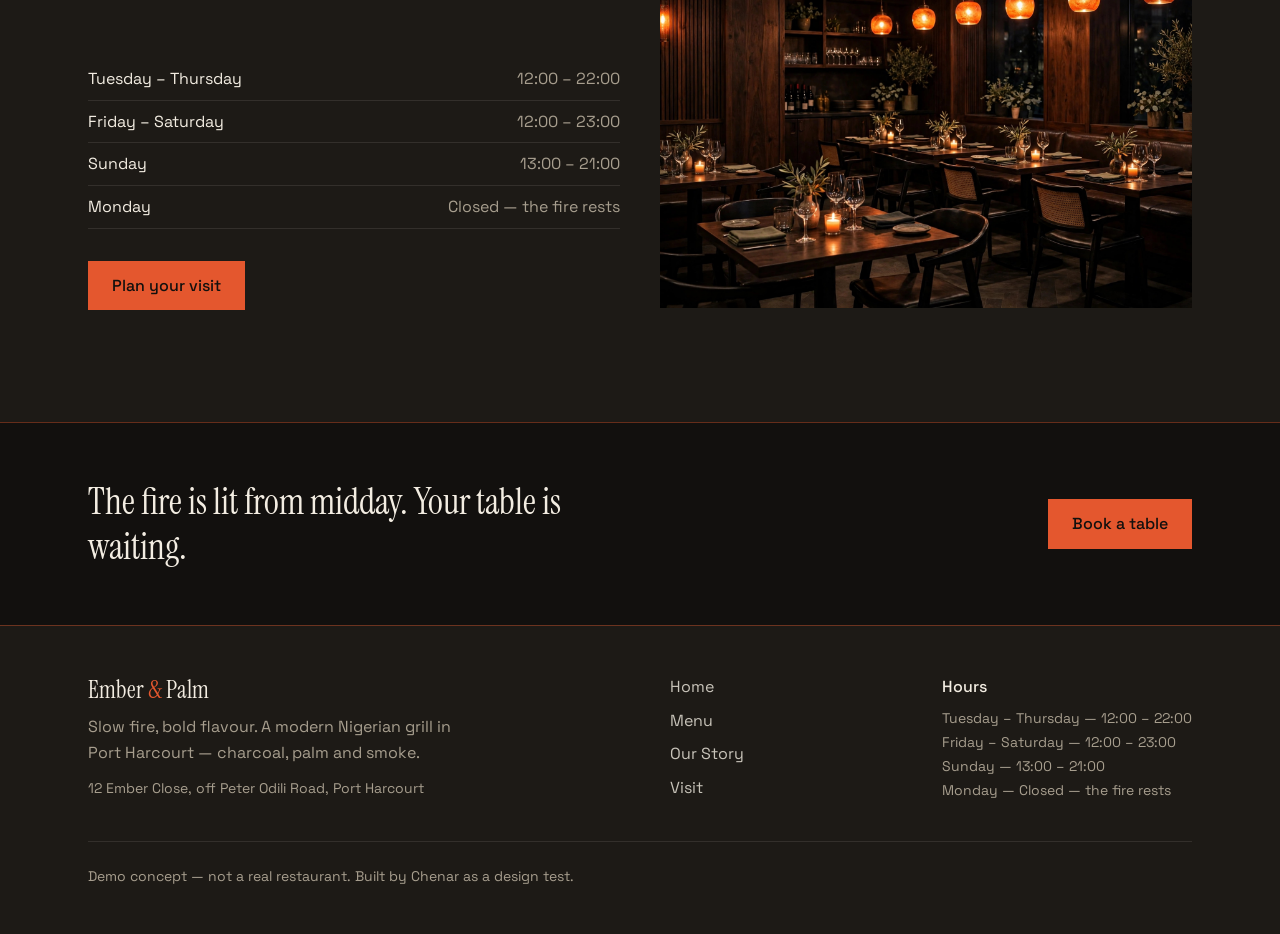
==== commit b1791b4d: "Upgrade EMBER & PALM: React Bits components, 3D coals viewer, marquee, spotlight cards" ====
--- a/index.html
+++ b/index.html
@@ -15,8 +15,8 @@
       rel="stylesheet"
     />
     <title>Ember &amp; Palm — Slow fire, bold flavour</title>
-    <script type="module" crossorigin src="./assets/index-CflbROww.js"></script>
-    <link rel="stylesheet" crossorigin href="./assets/index-CEysl7uo.css">
+    <script type="module" crossorigin src="./assets/index-cwvImDhx.js"></script>
+    <link rel="stylesheet" crossorigin href="./assets/index-4ZOgc2gf.css">
   </head>
   <body>
     <div id="root"></div>
--- a/assets/index-4ZOgc2gf.css
+++ b/assets/index-4ZOgc2gf.css
@@ -0,0 +1,2 @@
+/*! tailwindcss v4.3.5 | MIT License | https://tailwindcss.com */
+@layer properties{@supports (((-webkit-hyphens:none)) and (not (margin-trim:block))) or ((-moz-orient:inline) and (not (color:rgb(from red r g b)))){*,:before,:after,::backdrop{--tw-translate-x:0;--tw-translate-y:0;--tw-translate-z:0;--tw-rotate-x:initial;--tw-rotate-y:initial;--tw-rotate-z:initial;--tw-skew-x:initial;--tw-skew-y:initial;--tw-space-y-reverse:0;--tw-border-style:solid;--tw-leading:initial;--tw-font-weight:initial;--tw-tracking:initial;--tw-shadow:0 0 #0000;--tw-shadow-color:initial;--tw-shadow-alpha:100%;--tw-inset-shadow:0 0 #0000;--tw-inset-shadow-color:initial;--tw-inset-shadow-alpha:100%;--tw-ring-color:initial;--tw-ring-shadow:0 0 #0000;--tw-inset-ring-color:initial;--tw-inset-ring-shadow:0 0 #0000;--tw-ring-inset:initial;--tw-ring-offset-width:0px;--tw-ring-offset-color:#fff;--tw-ring-offset-shadow:0 0 #0000;--tw-outline-style:solid;--tw-blur:initial;--tw-brightness:initial;--tw-contrast:initial;--tw-grayscale:initial;--tw-hue-rotate:initial;--tw-invert:initial;--tw-opacity:initial;--tw-saturate:initial;--tw-sepia:initial;--tw-drop-shadow:initial;--tw-drop-shadow-color:initial;--tw-drop-shadow-alpha:100%;--tw-drop-shadow-size:initial;--tw-backdrop-blur:initial;--tw-backdrop-brightness:initial;--tw-backdrop-contrast:initial;--tw-backdrop-grayscale:initial;--tw-backdrop-hue-rotate:initial;--tw-backdrop-invert:initial;--tw-backdrop-opacity:initial;--tw-backdrop-saturate:initial;--tw-backdrop-sepia:initial;--tw-duration:initial;--tw-ease:initial}}}@layer theme{:root,:host{--font-sans:"Space Grotesk", system-ui, -apple-system, "Segoe UI", sans-serif;--font-mono:ui-monospace, SFMono-Regular, Menlo, Monaco, Consolas, "Liberation Mono", "Courier New", monospace;--color-black:#000;--spacing:.25rem;--container-sm:24rem;--container-xl:36rem;--container-2xl:42rem;--container-3xl:48rem;--container-6xl:72rem;--text-xs:.75rem;--text-xs--line-height:calc(1 / .75);--text-sm:.875rem;--text-sm--line-height:calc(1.25 / .875);--text-lg:1.125rem;--text-lg--line-height:calc(1.75 / 1.125);--text-2xl:1.5rem;--text-2xl--line-height:calc(2 / 1.5);--text-3xl:1.875rem;--text-3xl--line-height:calc(2.25 / 1.875);--text-4xl:2.25rem;--text-4xl--line-height:calc(2.5 / 2.25);--text-5xl:3rem;--text-5xl--line-height:1;--text-6xl:3.75rem;--text-6xl--line-height:1;--text-8xl:6rem;--text-8xl--line-height:1;--font-weight-medium:500;--font-weight-bold:700;--tracking-wide:.025em;--leading-tight:1.25;--leading-snug:1.375;--leading-relaxed:1.625;--radius-3xl:1.5rem;--default-transition-duration:.15s;--default-transition-timing-function:cubic-bezier(.4, 0, .2, 1);--default-font-family:var(--font-sans);--default-mono-font-family:var(--font-mono);--color-coal:#12100e;--color-char:#1d1a16;--color-ember:#e4572e;--color-flame:#f2a03d;--color-palm:#7a8b5a;--color-bone:#f3ede2;--color-smoke:#a79e8e;--font-display:"Instrument Serif", Georgia, "Times New Roman", serif}}@layer base{*,:after,:before,::backdrop{box-sizing:border-box;border:0 solid;margin:0;padding:0}::file-selector-button{box-sizing:border-box;border:0 solid;margin:0;padding:0}html,:host{-webkit-text-size-adjust:100%;tab-size:4;line-height:1.5;font-family:var(--default-font-family,-apple-system, BlinkMacSystemFont, "Segoe UI", Roboto, "Helvetica Neue", "Noto Sans", Arial, sans-serif, "Apple Color Emoji", "Segoe UI Emoji", "Segoe UI Symbol", "Noto Color Emoji");font-feature-settings:var(--default-font-feature-settings,normal);font-variation-settings:var(--default-font-variation-settings,normal);-webkit-tap-highlight-color:transparent}hr{height:0;color:inherit;border-top-width:1px}abbr:where([title]){-webkit-text-decoration:underline dotted;text-decoration:underline dotted}h1,h2,h3,h4,h5,h6{font-size:inherit;font-weight:inherit}a{color:inherit;-webkit-text-decoration:inherit;-webkit-text-decoration:inherit;-webkit-text-decoration:inherit;-webkit-text-decoration:inherit;text-decoration:inherit}b,strong{font-weight:bolder}code,kbd,samp,pre{font-family:var(--default-mono-font-family,ui-monospace, SFMono-Regular, Menlo, Monaco, Consolas, "Liberation Mono", "Courier New", monospace);font-feature-settings:var(--default-mono-font-feature-settings,normal);font-variation-settings:var(--default-mono-font-variation-settings,normal);font-size:1em}small{font-size:80%}sub,sup{vertical-align:baseline;font-size:75%;line-height:0;position:relative}sub{bottom:-.25em}sup{top:-.5em}table{text-indent:0;border-color:inherit;border-collapse:collapse}:-moz-focusring:where(:not(iframe)){outline:auto}progress{vertical-align:baseline}summary{display:list-item}ol,ul,menu{list-style:none}img,svg,video,canvas,audio,iframe,embed,object{vertical-align:middle;display:block}img,video{max-width:100%;height:auto}button,input,select,optgroup,textarea{font:inherit;font-feature-settings:inherit;font-variation-settings:inherit;letter-spacing:inherit;color:inherit;opacity:1;background-color:#0000;border-radius:0}::file-selector-button{font:inherit;font-feature-settings:inherit;font-variation-settings:inherit;letter-spacing:inherit;color:inherit;opacity:1;background-color:#0000;border-radius:0}:where(select:is([multiple],[size])) optgroup{font-weight:bolder}:where(select:is([multiple],[size])) optgroup option{padding-inline-start:20px}::file-selector-button{margin-inline-end:4px}::placeholder{opacity:1}@supports (not ((-webkit-appearance:-apple-pay-button))) or (contain-intrinsic-size:1px){::placeholder{color:currentColor}@supports (color:color-mix(in lab, red, red)){::placeholder{color:color-mix(in oklab, currentcolor 50%, transparent)}}}textarea{resize:vertical}::-webkit-search-decoration{-webkit-appearance:none}::-webkit-date-and-time-value{min-height:1lh;text-align:inherit}::-webkit-datetime-edit{display:inline-flex}::-webkit-datetime-edit-fields-wrapper{padding:0}::-webkit-datetime-edit{padding-block:0}::-webkit-datetime-edit-year-field{padding-block:0}::-webkit-datetime-edit-month-field{padding-block:0}::-webkit-datetime-edit-day-field{padding-block:0}::-webkit-datetime-edit-hour-field{padding-block:0}::-webkit-datetime-edit-minute-field{padding-block:0}::-webkit-datetime-edit-second-field{padding-block:0}::-webkit-datetime-edit-millisecond-field{padding-block:0}::-webkit-datetime-edit-meridiem-field{padding-block:0}::-webkit-calendar-picker-indicator{line-height:1}:-moz-ui-invalid{box-shadow:none}button,input:where([type=button],[type=reset],[type=submit]){appearance:button}::file-selector-button{appearance:button}::-webkit-inner-spin-button{height:auto}::-webkit-outer-spin-button{height:auto}[hidden]:where(:not([hidden=until-found])){display:none!important}html{scroll-behavior:auto}body{background-color:var(--color-coal);font-family:var(--font-sans);color:var(--color-bone);-webkit-font-smoothing:antialiased;-moz-osx-font-smoothing:grayscale;font-size:16px;line-height:1.6}::selection{background:var(--color-ember);color:var(--color-bone)}:focus-visible{outline:2px solid var(--color-flame);outline-offset:3px;border-radius:2px}img{max-width:100%}}@layer components{.ember-rule{border-top-style:var(--tw-border-style);border-color:#e4572e66;border-top-width:1px}@supports (color:color-mix(in lab, red, red)){.ember-rule{border-color:color-mix(in oklab, var(--color-ember) 40%, transparent)}}.dish-leader{margin-inline:calc(var(--spacing) * 3);border-bottom-style:var(--tw-border-style);--tw-border-style:dotted;border-style:dotted;border-color:#a79e8e80;border-bottom-width:1px;flex:1}@supports (color:color-mix(in lab, red, red)){.dish-leader{border-color:color-mix(in oklab, var(--color-smoke) 50%, transparent)}}.dish-leader{transform:translateY(-4px)}.btn-ember{background-color:var(--color-ember);padding-inline:calc(var(--spacing) * 6);padding-block:calc(var(--spacing) * 3);--tw-font-weight:var(--font-weight-medium);font-weight:var(--font-weight-medium);color:var(--color-coal);transition-property:color,background-color,border-color,outline-color,text-decoration-color,fill,stroke,--tw-gradient-from,--tw-gradient-via,--tw-gradient-to;transition-timing-function:var(--tw-ease,var(--default-transition-timing-function));transition-duration:var(--tw-duration,var(--default-transition-duration));--tw-duration:.1s;--tw-ease:cubic-bezier(.4,0,.2,1);transition-duration:.1s;transition-timing-function:cubic-bezier(.4,0,.2,1);display:inline-block}@media (hover:hover){.btn-ember:hover{background-color:var(--color-flame);color:var(--color-coal)}}.btn-ember:active{scale:.98}.btn-ghost{border-style:var(--tw-border-style);border-width:1px;border-color:#f3ede266;display:inline-block}@supports (color:color-mix(in lab, red, red)){.btn-ghost{border-color:color-mix(in oklab, var(--color-bone) 40%, transparent)}}.btn-ghost{padding-inline:calc(var(--spacing) * 6);padding-block:calc(var(--spacing) * 3);--tw-font-weight:var(--font-weight-medium);font-weight:var(--font-weight-medium);color:var(--color-bone);transition-property:color,background-color,border-color,outline-color,text-decoration-color,fill,stroke,--tw-gradient-from,--tw-gradient-via,--tw-gradient-to;transition-timing-function:var(--tw-ease,var(--default-transition-timing-function));transition-duration:var(--tw-duration,var(--default-transition-duration));--tw-duration:.1s;--tw-ease:cubic-bezier(.4,0,.2,1);transition-duration:.1s;transition-timing-function:cubic-bezier(.4,0,.2,1)}@media (hover:hover){.btn-ghost:hover{border-color:var(--color-flame);color:var(--color-flame)}}.btn-ghost:active{scale:.98}.nav-link{color:#f3ede2cc}@supports (color:color-mix(in lab, red, red)){.nav-link{color:color-mix(in oklab, var(--color-bone) 80%, transparent)}}.nav-link{transition-property:color,background-color,border-color,outline-color,text-decoration-color,fill,stroke,--tw-gradient-from,--tw-gradient-via,--tw-gradient-to;transition-timing-function:var(--tw-ease,var(--default-transition-timing-function));transition-duration:var(--tw-duration,var(--default-transition-duration));--tw-duration:.1s;--tw-ease:cubic-bezier(.4,0,.2,1);transition-duration:.1s;transition-timing-function:cubic-bezier(.4,0,.2,1)}@media (hover:hover){.nav-link:hover{color:var(--color-flame)}}.nav-link[aria-current=page]{color:var(--color-flame)}}@layer utilities{.pointer-events-none{pointer-events:none}.visible{visibility:visible}.sr-only{clip-path:inset(50%);white-space:nowrap;border-width:0;width:1px;height:1px;margin:-1px;padding:0;position:absolute;overflow:hidden}.absolute{position:absolute}.fixed{position:fixed}.relative{position:relative}.static{position:static}.sticky{position:sticky}.inset-0{inset:0}.inset-\[1\.3em\]{inset:1.3em}.inset-x-0{inset-inline:0}.top-0{top:0}.top-24{top:calc(var(--spacing) * 24)}.right-3{right:calc(var(--spacing) * 3)}.right-6{right:calc(var(--spacing) * 6)}.bottom-0{bottom:0}.bottom-3{bottom:calc(var(--spacing) * 3)}.left-1\/2{left:50%}.isolate{isolation:isolate}.-z-10{z-index:calc(10 * -1)}.z-10{z-index:10}.z-50{z-index:50}.z-\[1\]{z-index:1}.container{width:100%}@media (width>=40rem){.container{max-width:40rem}}@media (width>=48rem){.container{max-width:48rem}}@media (width>=64rem){.container{max-width:64rem}}@media (width>=80rem){.container{max-width:80rem}}@media (width>=96rem){.container{max-width:96rem}}.mx-auto{margin-inline:auto}.mt-1{margin-top:var(--spacing)}.mt-2{margin-top:calc(var(--spacing) * 2)}.mt-3{margin-top:calc(var(--spacing) * 3)}.mt-4{margin-top:calc(var(--spacing) * 4)}.mt-5{margin-top:calc(var(--spacing) * 5)}.mt-6{margin-top:calc(var(--spacing) * 6)}.mt-8{margin-top:calc(var(--spacing) * 8)}.mt-9{margin-top:calc(var(--spacing) * 9)}.mt-10{margin-top:calc(var(--spacing) * 10)}.mt-12{margin-top:calc(var(--spacing) * 12)}.mt-16{margin-top:calc(var(--spacing) * 16)}.mb-2{margin-bottom:calc(var(--spacing) * 2)}.mb-5{margin-bottom:calc(var(--spacing) * 5)}.box-border{box-sizing:border-box}.block{display:block}.flex{display:flex}.grid{display:grid}.hidden{display:none}.inline{display:inline}.inline-block{display:inline-block}.inline-flex{display:inline-flex}.table{display:table}.aspect-\[4\/3\]{aspect-ratio:4/3}.aspect-\[16\/7\]{aspect-ratio:16/7}.h-2\/3{height:66.6667%}.h-8{height:calc(var(--spacing) * 8)}.h-9{height:calc(var(--spacing) * 9)}.h-80{height:calc(var(--spacing) * 80)}.h-full{height:100%}.min-h-\[88vh\]{min-height:88vh}.min-h-screen{min-height:100vh}.w-8{width:calc(var(--spacing) * 8)}.w-9{width:calc(var(--spacing) * 9)}.w-full{width:100%}.max-w-2xl{max-width:var(--container-2xl)}.max-w-3xl{max-width:var(--container-3xl)}.max-w-6xl{max-width:var(--container-6xl)}.max-w-sm{max-width:var(--container-sm)}.max-w-xl{max-width:var(--container-xl)}.flex-1{flex:1}.flex-shrink-0,.shrink-0{flex-shrink:0}.origin-top{transform-origin:top}.-translate-x-1\/2{--tw-translate-x:calc(calc(1 / 2 * 100%) * -1);translate:var(--tw-translate-x) var(--tw-translate-y)}.transform{transform:var(--tw-rotate-x, ) var(--tw-rotate-y, ) var(--tw-rotate-z, ) var(--tw-skew-x, ) var(--tw-skew-y, )}.cursor-pointer{cursor:pointer}.resize{resize:both}.flex-col{flex-direction:column}.flex-wrap{flex-wrap:wrap}.items-baseline{align-items:baseline}.items-center{align-items:center}.items-end{align-items:flex-end}.justify-between{justify-content:space-between}.justify-center{justify-content:center}.gap-2{gap:calc(var(--spacing) * 2)}.gap-3{gap:calc(var(--spacing) * 3)}.gap-4{gap:calc(var(--spacing) * 4)}.gap-5{gap:calc(var(--spacing) * 5)}.gap-6{gap:calc(var(--spacing) * 6)}.gap-7{gap:calc(var(--spacing) * 7)}.gap-8{gap:calc(var(--spacing) * 8)}.gap-10{gap:calc(var(--spacing) * 10)}.gap-12{gap:calc(var(--spacing) * 12)}:where(.space-y-1>:not(:last-child)){--tw-space-y-reverse:0;margin-block-start:calc(var(--spacing) * var(--tw-space-y-reverse));margin-block-end:calc(var(--spacing) * calc(1 - var(--tw-space-y-reverse)))}:where(.space-y-2>:not(:last-child)){--tw-space-y-reverse:0;margin-block-start:calc(calc(var(--spacing) * 2) * var(--tw-space-y-reverse));margin-block-end:calc(calc(var(--spacing) * 2) * calc(1 - var(--tw-space-y-reverse)))}:where(.space-y-3>:not(:last-child)){--tw-space-y-reverse:0;margin-block-start:calc(calc(var(--spacing) * 3) * var(--tw-space-y-reverse));margin-block-end:calc(calc(var(--spacing) * 3) * calc(1 - var(--tw-space-y-reverse)))}:where(.space-y-5>:not(:last-child)){--tw-space-y-reverse:0;margin-block-start:calc(calc(var(--spacing) * 5) * var(--tw-space-y-reverse));margin-block-end:calc(calc(var(--spacing) * 5) * calc(1 - var(--tw-space-y-reverse)))}:where(.space-y-6>:not(:last-child)){--tw-space-y-reverse:0;margin-block-start:calc(calc(var(--spacing) * 6) * var(--tw-space-y-reverse));margin-block-end:calc(calc(var(--spacing) * 6) * calc(1 - var(--tw-space-y-reverse)))}:where(.space-y-14>:not(:last-child)){--tw-space-y-reverse:0;margin-block-start:calc(calc(var(--spacing) * 14) * var(--tw-space-y-reverse));margin-block-end:calc(calc(var(--spacing) * 14) * calc(1 - var(--tw-space-y-reverse)))}.overflow-hidden{overflow:hidden}.overflow-visible{overflow:visible}.overflow-x-hidden{overflow-x:hidden}.overflow-y-auto{overflow-y:auto}.rounded-3xl{border-radius:var(--radius-3xl)}.rounded-\[28px\]{border-radius:28px}.rounded-\[inherit\]{border-radius:inherit}.rounded-full{border-radius:2147483647px}.border{border-style:var(--tw-border-style);border-width:1px}.border-y{border-block-style:var(--tw-border-style);border-block-width:1px}.border-t{border-top-style:var(--tw-border-style);border-top-width:1px}.border-b{border-bottom-style:var(--tw-border-style);border-bottom-width:1px}.border-solid{--tw-border-style:solid;border-style:solid}.border-bone\/10{border-color:#f3ede21a}@supports (color:color-mix(in lab, red, red)){.border-bone\/10{border-color:color-mix(in oklab, var(--color-bone) 10%, transparent)}}.border-bone\/20{border-color:#f3ede233}@supports (color:color-mix(in lab, red, red)){.border-bone\/20{border-color:color-mix(in oklab, var(--color-bone) 20%, transparent)}}.border-bone\/30{border-color:#f3ede24d}@supports (color:color-mix(in lab, red, red)){.border-bone\/30{border-color:color-mix(in oklab, var(--color-bone) 30%, transparent)}}.border-current{border-color:currentColor}.border-ember{border-color:var(--color-ember)}.border-ember\/40{border-color:#e4572e66}@supports (color:color-mix(in lab, red, red)){.border-ember\/40{border-color:color-mix(in oklab, var(--color-ember) 40%, transparent)}}.border-ember\/50{border-color:#e4572e80}@supports (color:color-mix(in lab, red, red)){.border-ember\/50{border-color:color-mix(in oklab, var(--color-ember) 50%, transparent)}}.border-palm\/60{border-color:#7a8b5a99}@supports (color:color-mix(in lab, red, red)){.border-palm\/60{border-color:color-mix(in oklab, var(--color-palm) 60%, transparent)}}.\[background-color\:var\(--spotlight-card-surface\)\]{background-color:var(--spotlight-card-surface)}.bg-black{background-color:var(--color-black)}.bg-char{background-color:var(--color-char)}.bg-coal{background-color:var(--color-coal)}.bg-coal\/60{background-color:#12100e99}@supports (color:color-mix(in lab, red, red)){.bg-coal\/60{background-color:color-mix(in oklab, var(--color-coal) 60%, transparent)}}.bg-coal\/85{background-color:#12100ed9}@supports (color:color-mix(in lab, red, red)){.bg-coal\/85{background-color:color-mix(in oklab, var(--color-coal) 85%, transparent)}}.bg-coal\/95{background-color:#12100ef2}@supports (color:color-mix(in lab, red, red)){.bg-coal\/95{background-color:color-mix(in oklab, var(--color-coal) 95%, transparent)}}.bg-ember{background-color:var(--color-ember)}.\[background-size\:100\%_100\%\]{background-size:100% 100%}.bg-\[length\:160px_160px\]{background-size:160px 160px}.bg-clip-text{-webkit-background-clip:text;background-clip:text}.bg-no-repeat{background-repeat:no-repeat}.object-cover{object-fit:cover}.p-5{padding:calc(var(--spacing) * 5)}.p-6{padding:calc(var(--spacing) * 6)}.p-8{padding:calc(var(--spacing) * 8)}.p-10{padding:calc(var(--spacing) * 10)}.p-px{padding:1px}.\!px-5{padding-inline:calc(var(--spacing) * 5)!important}.px-3{padding-inline:calc(var(--spacing) * 3)}.px-4{padding-inline:calc(var(--spacing) * 4)}.px-6{padding-inline:calc(var(--spacing) * 6)}.px-\[clamp\(1rem\,6\%\,5rem\)\]{padding-inline:clamp(1rem,6%,5rem)}.\!py-2{padding-block:calc(var(--spacing) * 2)!important}.py-1{padding-block:var(--spacing)}.py-1\.5{padding-block:calc(var(--spacing) * 1.5)}.py-2{padding-block:calc(var(--spacing) * 2)}.py-3{padding-block:calc(var(--spacing) * 3)}.py-4{padding-block:calc(var(--spacing) * 4)}.py-12{padding-block:calc(var(--spacing) * 12)}.py-14{padding-block:calc(var(--spacing) * 14)}.py-20{padding-block:calc(var(--spacing) * 20)}.pt-4{padding-top:calc(var(--spacing) * 4)}.pt-6{padding-top:calc(var(--spacing) * 6)}.pt-16{padding-top:calc(var(--spacing) * 16)}.pt-40{padding-top:calc(var(--spacing) * 40)}.pb-2{padding-bottom:calc(var(--spacing) * 2)}.pb-20{padding-bottom:calc(var(--spacing) * 20)}.pb-24{padding-bottom:calc(var(--spacing) * 24)}.text-center{text-align:center}.font-display{font-family:var(--font-display)}.font-sans{font-family:var(--font-sans)}.text-2xl{font-size:var(--text-2xl);line-height:var(--tw-leading,var(--text-2xl--line-height))}.text-3xl{font-size:var(--text-3xl);line-height:var(--tw-leading,var(--text-3xl--line-height))}.text-4xl{font-size:var(--text-4xl);line-height:var(--tw-leading,var(--text-4xl--line-height))}.text-5xl{font-size:var(--text-5xl);line-height:var(--tw-leading,var(--text-5xl--line-height))}.text-6xl{font-size:var(--text-6xl);line-height:var(--tw-leading,var(--text-6xl--line-height))}.text-lg{font-size:var(--text-lg);line-height:var(--tw-leading,var(--text-lg--line-height))}.text-sm{font-size:var(--text-sm);line-height:var(--tw-leading,var(--text-sm--line-height))}.text-xs{font-size:var(--text-xs);line-height:var(--tw-leading,var(--text-xs--line-height))}.leading-\[1\.02\]{--tw-leading:1.02;line-height:1.02}.leading-none{--tw-leading:1;line-height:1}.leading-relaxed{--tw-leading:var(--leading-relaxed);line-height:var(--leading-relaxed)}.leading-snug{--tw-leading:var(--leading-snug);line-height:var(--leading-snug)}.leading-tight{--tw-leading:var(--leading-tight);line-height:var(--leading-tight)}.font-bold{--tw-font-weight:var(--font-weight-bold);font-weight:var(--font-weight-bold)}.font-medium{--tw-font-weight:var(--font-weight-medium);font-weight:var(--font-weight-medium)}.tracking-\[-0\.02em\]{--tw-tracking:-.02em;letter-spacing:-.02em}.tracking-wide{--tw-tracking:var(--tracking-wide);letter-spacing:var(--tracking-wide)}.whitespace-normal{white-space:normal}.whitespace-nowrap{white-space:nowrap}.whitespace-pre{white-space:pre}.\[color\:light-dark\(\#18181b\,\#fafafa\)\]{color:var(--lightningcss-light,#18181b)var(--lightningcss-dark,#fafafa)}.text-bone{color:var(--color-bone)}.text-bone\/80{color:#f3ede2cc}@supports (color:color-mix(in lab, red, red)){.text-bone\/80{color:color-mix(in oklab, var(--color-bone) 80%, transparent)}}.text-bone\/90{color:#f3ede2e6}@supports (color:color-mix(in lab, red, red)){.text-bone\/90{color:color-mix(in oklab, var(--color-bone) 90%, transparent)}}.text-coal{color:var(--color-coal)}.text-ember{color:var(--color-ember)}.text-flame{color:var(--color-flame)}.text-smoke{color:var(--color-smoke)}.italic{font-style:italic}.not-italic{font-style:normal}.underline{text-decoration-line:underline}.decoration-ember{-webkit-text-decoration-color:var(--color-ember);-webkit-text-decoration-color:var(--color-ember);-webkit-text-decoration-color:var(--color-ember);text-decoration-color:var(--color-ember)}.underline-offset-4{text-underline-offset:4px}.opacity-0{opacity:0}.opacity-100{opacity:1}.opacity-\[var\(--scroll-stack-dim\,0\)\]{opacity:var(--scroll-stack-dim,0)}.mix-blend-overlay{mix-blend-mode:overlay}.shadow{--tw-shadow:0 1px 3px 0 var(--tw-shadow-color,#0000001a), 0 1px 2px -1px var(--tw-shadow-color,#0000001a);box-shadow:var(--tw-inset-shadow), var(--tw-inset-ring-shadow), var(--tw-ring-offset-shadow), var(--tw-ring-shadow), var(--tw-shadow)}.ring{--tw-ring-shadow:var(--tw-ring-inset, ) 0 0 0 calc(1px + var(--tw-ring-offset-width)) var(--tw-ring-color,currentcolor);box-shadow:var(--tw-inset-shadow), var(--tw-inset-ring-shadow), var(--tw-ring-offset-shadow), var(--tw-ring-shadow), var(--tw-shadow)}.\[box-shadow\:var\(--spotlight-card-shadow\)\]{box-shadow:var(--spotlight-card-shadow)}.outline{outline-style:var(--tw-outline-style);outline-width:1px}.blur{--tw-blur:blur(8px);filter:var(--tw-blur, ) var(--tw-brightness, ) var(--tw-contrast, ) var(--tw-grayscale, ) var(--tw-hue-rotate, ) var(--tw-invert, ) var(--tw-saturate, ) var(--tw-sepia, ) var(--tw-drop-shadow, )}.drop-shadow{--tw-drop-shadow-size:drop-shadow(0 1px 2px var(--tw-drop-shadow-color,#0000001a)) drop-shadow(0 1px 1px var(--tw-drop-shadow-color,#0000000f));--tw-drop-shadow:drop-shadow(0 1px 2px #0000001a) drop-shadow(0 1px 1px #0000000f);filter:var(--tw-blur, ) var(--tw-brightness, ) var(--tw-contrast, ) var(--tw-grayscale, ) var(--tw-hue-rotate, ) var(--tw-invert, ) var(--tw-saturate, ) var(--tw-sepia, ) var(--tw-drop-shadow, )}.\[filter\:blur\(0\.14em\)\]{filter:blur(.14em)}.filter{filter:var(--tw-blur, ) var(--tw-brightness, ) var(--tw-contrast, ) var(--tw-grayscale, ) var(--tw-hue-rotate, ) var(--tw-invert, ) var(--tw-saturate, ) var(--tw-sepia, ) var(--tw-drop-shadow, )}.backdrop-blur{--tw-backdrop-blur:blur(8px);-webkit-backdrop-filter:var(--tw-backdrop-blur, ) var(--tw-backdrop-brightness, ) var(--tw-backdrop-contrast, ) var(--tw-backdrop-grayscale, ) var(--tw-backdrop-hue-rotate, ) var(--tw-backdrop-invert, ) var(--tw-backdrop-opacity, ) var(--tw-backdrop-saturate, ) var(--tw-backdrop-sepia, );backdrop-filter:var(--tw-backdrop-blur, ) var(--tw-backdrop-brightness, ) var(--tw-backdrop-contrast, ) var(--tw-backdrop-grayscale, ) var(--tw-backdrop-hue-rotate, ) var(--tw-backdrop-invert, ) var(--tw-backdrop-opacity, ) var(--tw-backdrop-saturate, ) var(--tw-backdrop-sepia, )}.transition{transition-property:color,background-color,border-color,outline-color,text-decoration-color,fill,stroke,--tw-gradient-from,--tw-gradient-via,--tw-gradient-to,opacity,box-shadow,transform,translate,scale,rotate,filter,-webkit-backdrop-filter,backdrop-filter,display,content-visibility,overlay,pointer-events;transition-timing-function:var(--tw-ease,var(--default-transition-timing-function));transition-duration:var(--tw-duration,var(--default-transition-duration))}.transition-colors{transition-property:color,background-color,border-color,outline-color,text-decoration-color,fill,stroke,--tw-gradient-from,--tw-gradient-via,--tw-gradient-to;transition-timing-function:var(--tw-ease,var(--default-transition-timing-function));transition-duration:var(--tw-duration,var(--default-transition-duration))}.transition-opacity{transition-property:opacity;transition-timing-function:var(--tw-ease,var(--default-transition-timing-function));transition-duration:var(--tw-duration,var(--default-transition-duration))}.transition-transform{transition-property:transform,translate,scale,rotate;transition-timing-function:var(--tw-ease,var(--default-transition-timing-function));transition-duration:var(--tw-duration,var(--default-transition-duration))}.duration-100{--tw-duration:.1s;transition-duration:.1s}.duration-300{--tw-duration:.3s;transition-duration:.3s}.duration-500{--tw-duration:.5s;transition-duration:.5s}.duration-700{--tw-duration:.7s;transition-duration:.7s}.duration-\[400ms\]{--tw-duration:.4s;transition-duration:.4s}.ease-\[cubic-bezier\(0\,0\,0\,1\)\]{--tw-ease:cubic-bezier(0,0,0,1);transition-timing-function:cubic-bezier(0,0,0,1)}.ease-\[cubic-bezier\(0\.4\,0\,0\.2\,1\)\]{--tw-ease:cubic-bezier(.4,0,.2,1);transition-timing-function:cubic-bezier(.4,0,.2,1)}.ease-\[cubic-bezier\(0\.22\,1\,0\.36\,1\)\]{--tw-ease:cubic-bezier(.22,1,.36,1);transition-timing-function:cubic-bezier(.22,1,.36,1)}.will-change-\[transform\,filter\,opacity\]{will-change:transform,filter,opacity}.will-change-transform{will-change:transform}.select-none{-webkit-user-select:none;user-select:none}.\[-webkit-background-clip\:text\]{-webkit-background-clip:text}.\[-webkit-mask-composite\:xor\]{-webkit-mask-composite:xor}.\[-webkit-mask\:linear-gradient\(\#000_0_0\)_content-box\,linear-gradient\(\#000_0_0\)\]{-webkit-mask:linear-gradient(#000 0 0) content-box,linear-gradient(#000 0 0)}.\[-webkit-text-fill-color\:transparent\]{-webkit-text-fill-color:transparent}.\[background\:light-dark\(\#ffffff\,\#18181b\)\]{background:var(--lightningcss-light,#fff)var(--lightningcss-dark,#18181b)}.\[background\:var\(--spotlight-card-border\)\]{background:var(--spotlight-card-border)}.\[mask\:linear-gradient\(\#000_0_0\)_content-box_exclude\,linear-gradient\(\#000_0_0\)\]{-webkit-mask-composite:xor,source-over;-webkit-mask-composite:xor,source-over;-webkit-mask:linear-gradient(#000 0 0) content-box,linear-gradient(#000 0 0);-webkit-mask-composite:xor,source-over;mask:linear-gradient(#000 0 0) content-box exclude,linear-gradient(#000 0 0)}.\[transform-style\:preserve-3d\]{transform-style:preserve-3d}.placeholder\:text-smoke\/60::placeholder{color:#a79e8e99}@supports (color:color-mix(in lab, red, red)){.placeholder\:text-smoke\/60::placeholder{color:color-mix(in oklab, var(--color-smoke) 60%, transparent)}}@media (hover:hover){.hover\:scale-\[1\.03\]:hover{scale:1.03}.hover\:border-flame:hover{border-color:var(--color-flame)}.hover\:text-bone:hover{color:var(--color-bone)}.hover\:text-flame:hover{color:var(--color-flame)}}.focus\:border-flame:focus{border-color:var(--color-flame)}.focus\:outline-none:focus{--tw-outline-style:none;outline-style:none}@media (width>=40rem){.sm\:grid-cols-2{grid-template-columns:repeat(2,minmax(0,1fr))}}@media (width>=48rem){.md\:right-14{right:calc(var(--spacing) * 14)}.md\:block{display:block}.md\:flex{display:flex}.md\:hidden{display:none}.md\:grid-cols-2{grid-template-columns:repeat(2,minmax(0,1fr))}.md\:flex-row{flex-direction:row}.md\:items-center{align-items:center}.md\:items-start{align-items:flex-start}.md\:gap-8{gap:calc(var(--spacing) * 8)}.md\:p-8{padding:calc(var(--spacing) * 8)}.md\:p-12{padding:calc(var(--spacing) * 12)}.md\:py-28{padding-block:calc(var(--spacing) * 28)}.md\:pt-20{padding-top:calc(var(--spacing) * 20)}.md\:pb-28{padding-bottom:calc(var(--spacing) * 28)}.md\:text-4xl{font-size:var(--text-4xl);line-height:var(--tw-leading,var(--text-4xl--line-height))}.md\:text-5xl{font-size:var(--text-5xl);line-height:var(--tw-leading,var(--text-5xl--line-height))}.md\:text-6xl{font-size:var(--text-6xl);line-height:var(--tw-leading,var(--text-6xl--line-height))}.md\:text-8xl{font-size:var(--text-8xl);line-height:var(--tw-leading,var(--text-8xl--line-height))}.md\:text-\[5rem\]{font-size:5rem}.md\:leading-\[5rem\]{--tw-leading:5rem;line-height:5rem}}@media (width>=64rem){.lg\:grid-cols-4{grid-template-columns:repeat(4,minmax(0,1fr))}.lg\:grid-cols-\[1fr_1\.2fr\]{grid-template-columns:1fr 1.2fr}}}@media (prefers-reduced-motion:reduce){*,:before,:after{scroll-behavior:auto!important;transition-duration:.01ms!important;animation-duration:.01ms!important;animation-iteration-count:1!important}}@property --tw-translate-x{syntax:"*";inherits:false;initial-value:0}@property --tw-translate-y{syntax:"*";inherits:false;initial-value:0}@property --tw-translate-z{syntax:"*";inherits:false;initial-value:0}@property --tw-rotate-x{syntax:"*";inherits:false}@property --tw-rotate-y{syntax:"*";inherits:false}@property --tw-rotate-z{syntax:"*";inherits:false}@property --tw-skew-x{syntax:"*";inherits:false}@property --tw-skew-y{syntax:"*";inherits:false}@property --tw-space-y-reverse{syntax:"*";inherits:false;initial-value:0}@property --tw-border-style{syntax:"*";inherits:false;initial-value:solid}@property --tw-leading{syntax:"*";inherits:false}@property --tw-font-weight{syntax:"*";inherits:false}@property --tw-tracking{syntax:"*";inherits:false}@property --tw-shadow{syntax:"*";inherits:false;initial-value:0 0 #0000}@property --tw-shadow-color{syntax:"*";inherits:false}@property --tw-shadow-alpha{syntax:"<percentage>";inherits:false;initial-value:100%}@property --tw-inset-shadow{syntax:"*";inherits:false;initial-value:0 0 #0000}@property --tw-inset-shadow-color{syntax:"*";inherits:false}@property --tw-inset-shadow-alpha{syntax:"<percentage>";inherits:false;initial-value:100%}@property --tw-ring-color{syntax:"*";inherits:false}@property --tw-ring-shadow{syntax:"*";inherits:false;initial-value:0 0 #0000}@property --tw-inset-ring-color{syntax:"*";inherits:false}@property --tw-inset-ring-shadow{syntax:"*";inherits:false;initial-value:0 0 #0000}@property --tw-ring-inset{syntax:"*";inherits:false}@property --tw-ring-offset-width{syntax:"<length>";inherits:false;initial-value:0}@property --tw-ring-offset-color{syntax:"*";inherits:false;initial-value:#fff}@property --tw-ring-offset-shadow{syntax:"*";inherits:false;initial-value:0 0 #0000}@property --tw-outline-style{syntax:"*";inherits:false;initial-value:solid}@property --tw-blur{syntax:"*";inherits:false}@property --tw-brightness{syntax:"*";inherits:false}@property --tw-contrast{syntax:"*";inherits:false}@property --tw-grayscale{syntax:"*";inherits:false}@property --tw-hue-rotate{syntax:"*";inherits:false}@property --tw-invert{syntax:"*";inherits:false}@property --tw-opacity{syntax:"*";inherits:false}@property --tw-saturate{syntax:"*";inherits:false}@property --tw-sepia{syntax:"*";inherits:false}@property --tw-drop-shadow{syntax:"*";inherits:false}@property --tw-drop-shadow-color{syntax:"*";inherits:false}@property --tw-drop-shadow-alpha{syntax:"<percentage>";inherits:false;initial-value:100%}@property --tw-drop-shadow-size{syntax:"*";inherits:false}@property --tw-backdrop-blur{syntax:"*";inherits:false}@property --tw-backdrop-brightness{syntax:"*";inherits:false}@property --tw-backdrop-contrast{syntax:"*";inherits:false}@property --tw-backdrop-grayscale{syntax:"*";inherits:false}@property --tw-backdrop-hue-rotate{syntax:"*";inherits:false}@property --tw-backdrop-invert{syntax:"*";inherits:false}@property --tw-backdrop-opacity{syntax:"*";inherits:false}@property --tw-backdrop-saturate{syntax:"*";inherits:false}@property --tw-backdrop-sepia{syntax:"*";inherits:false}@property --tw-duration{syntax:"*";inherits:false}@property --tw-ease{syntax:"*";inherits:false}
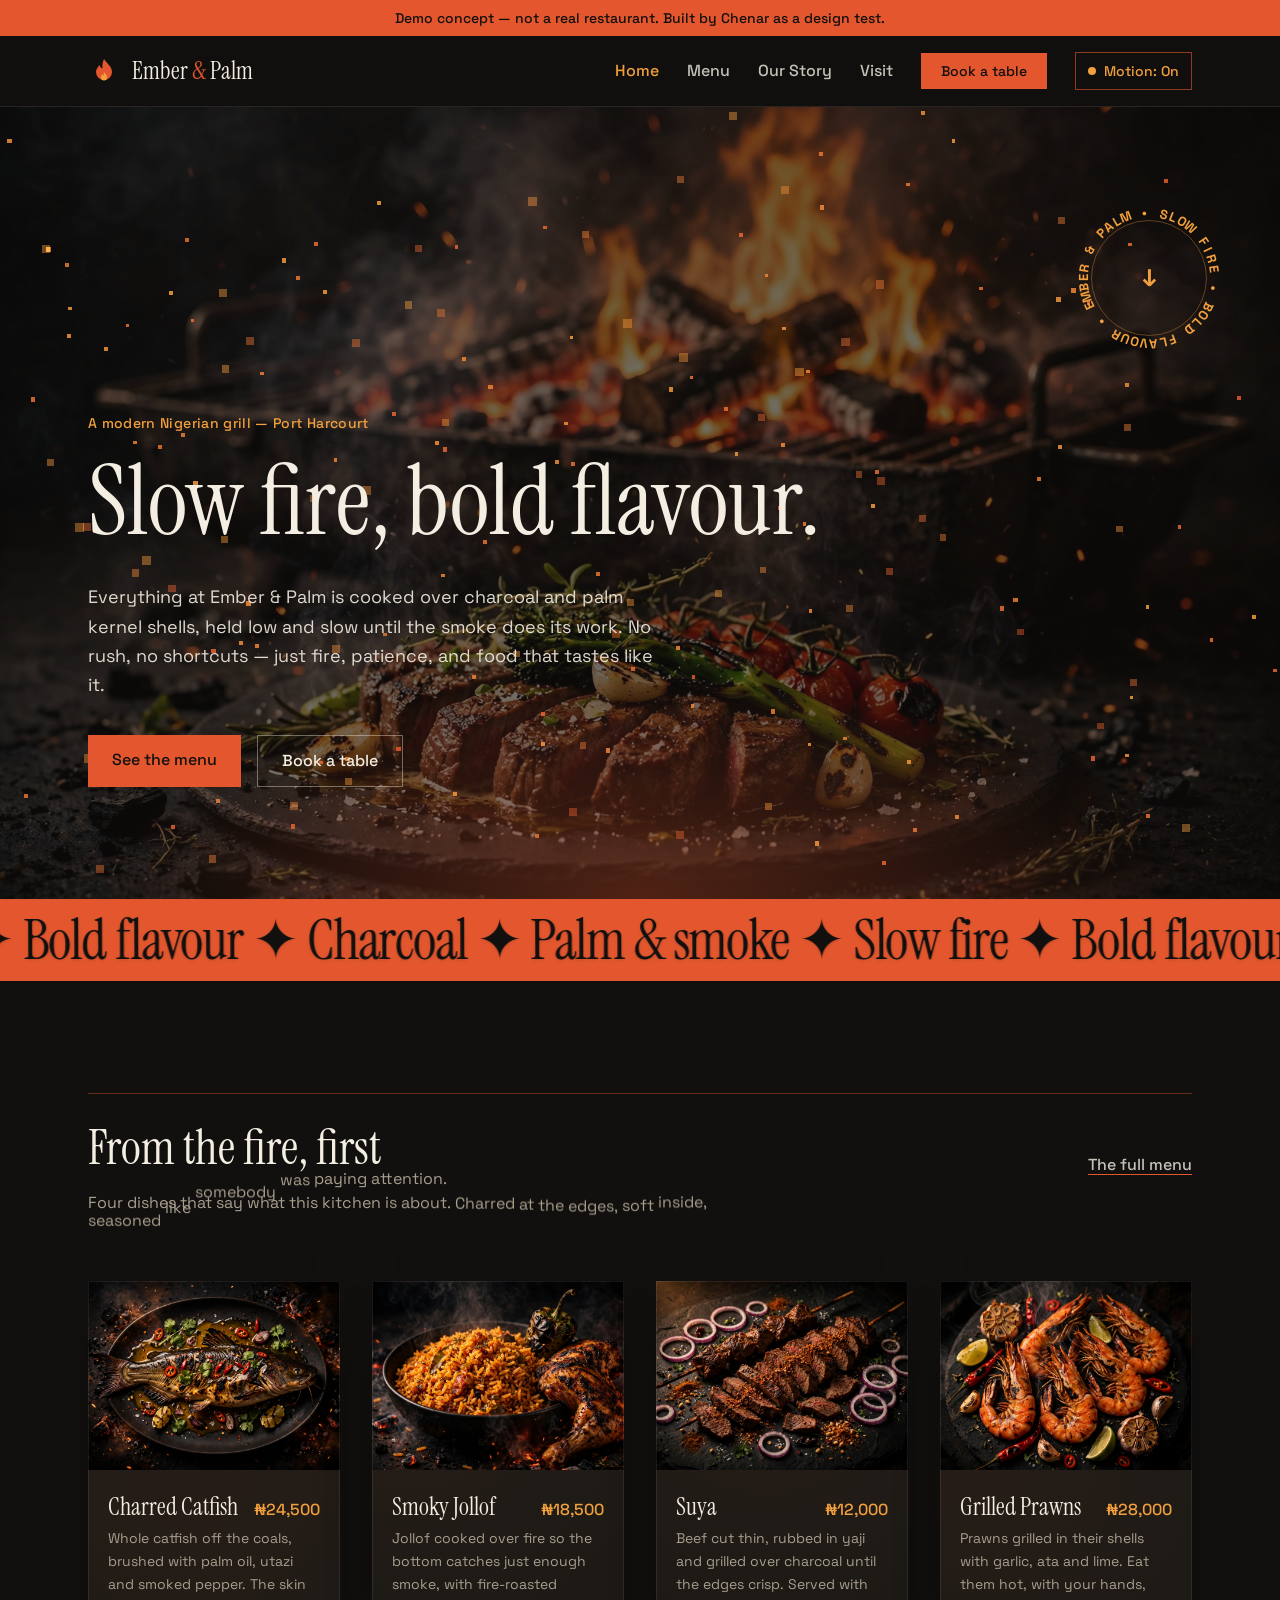
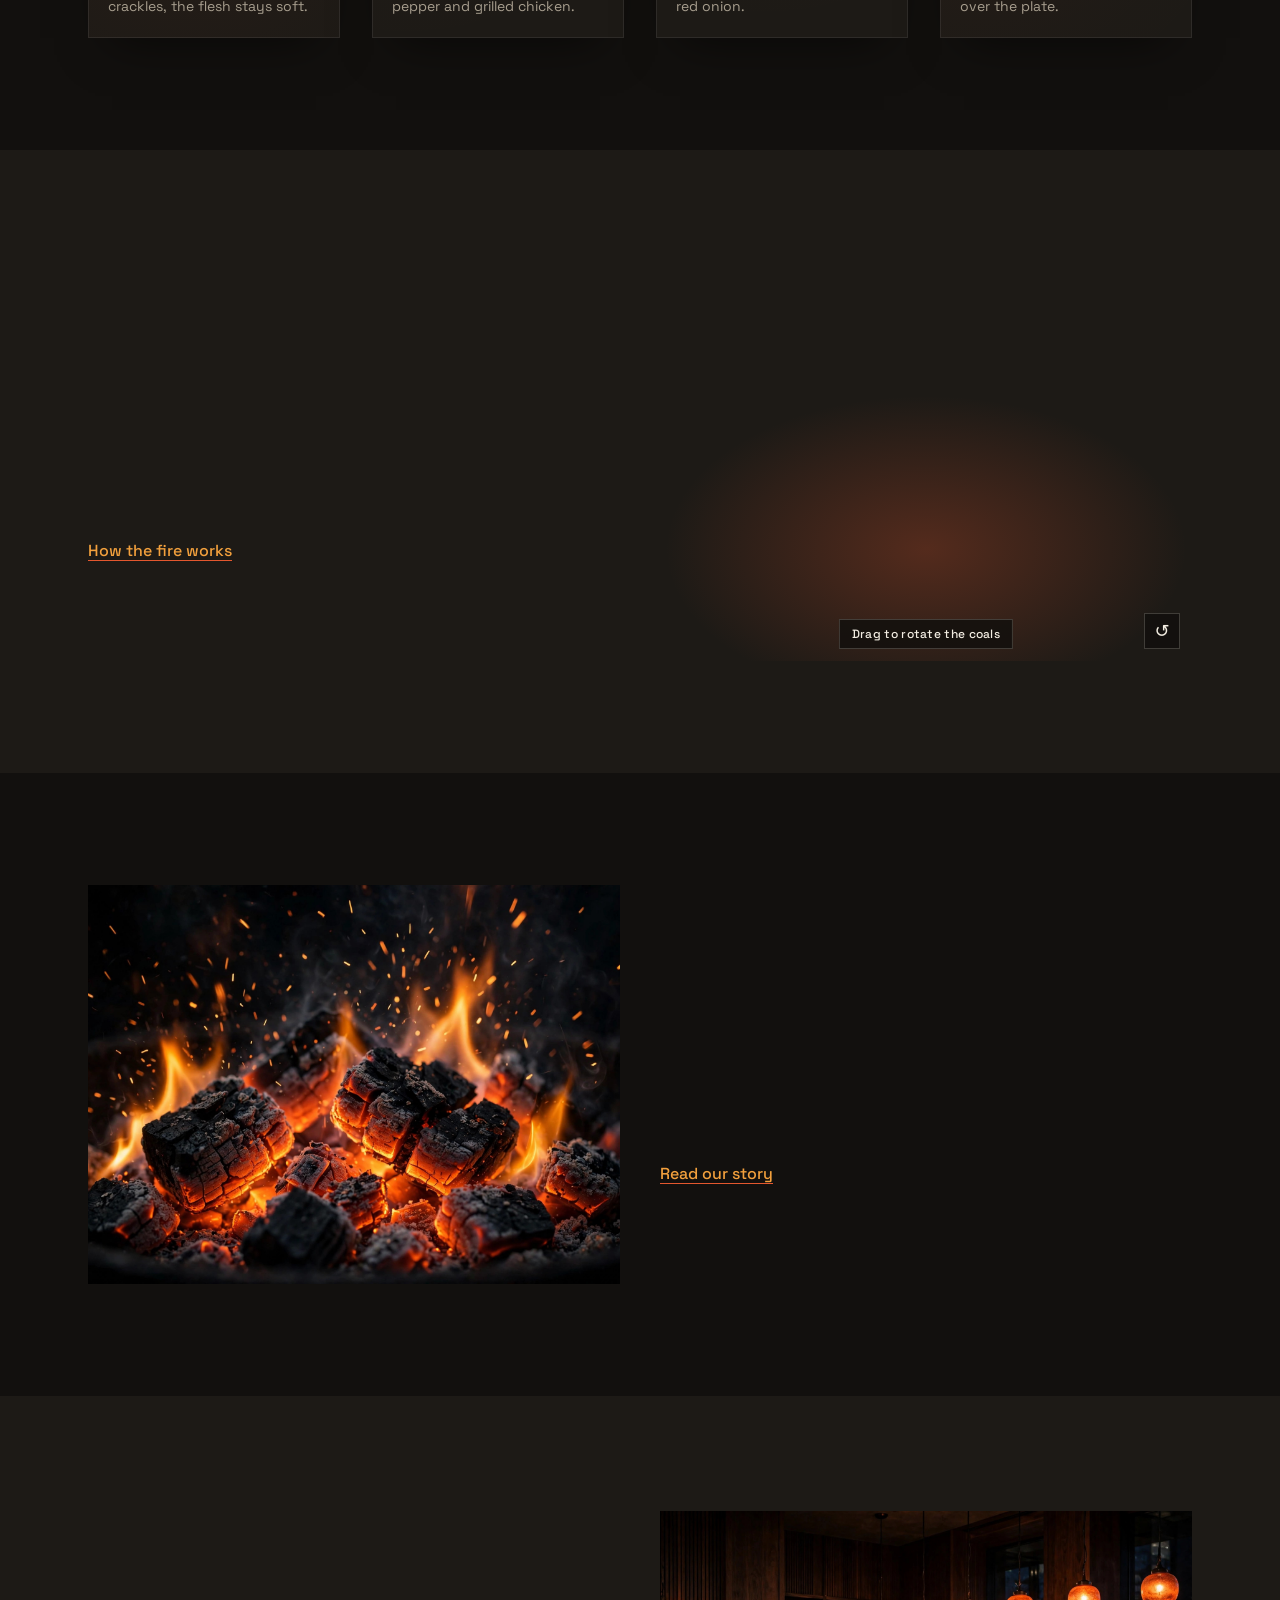
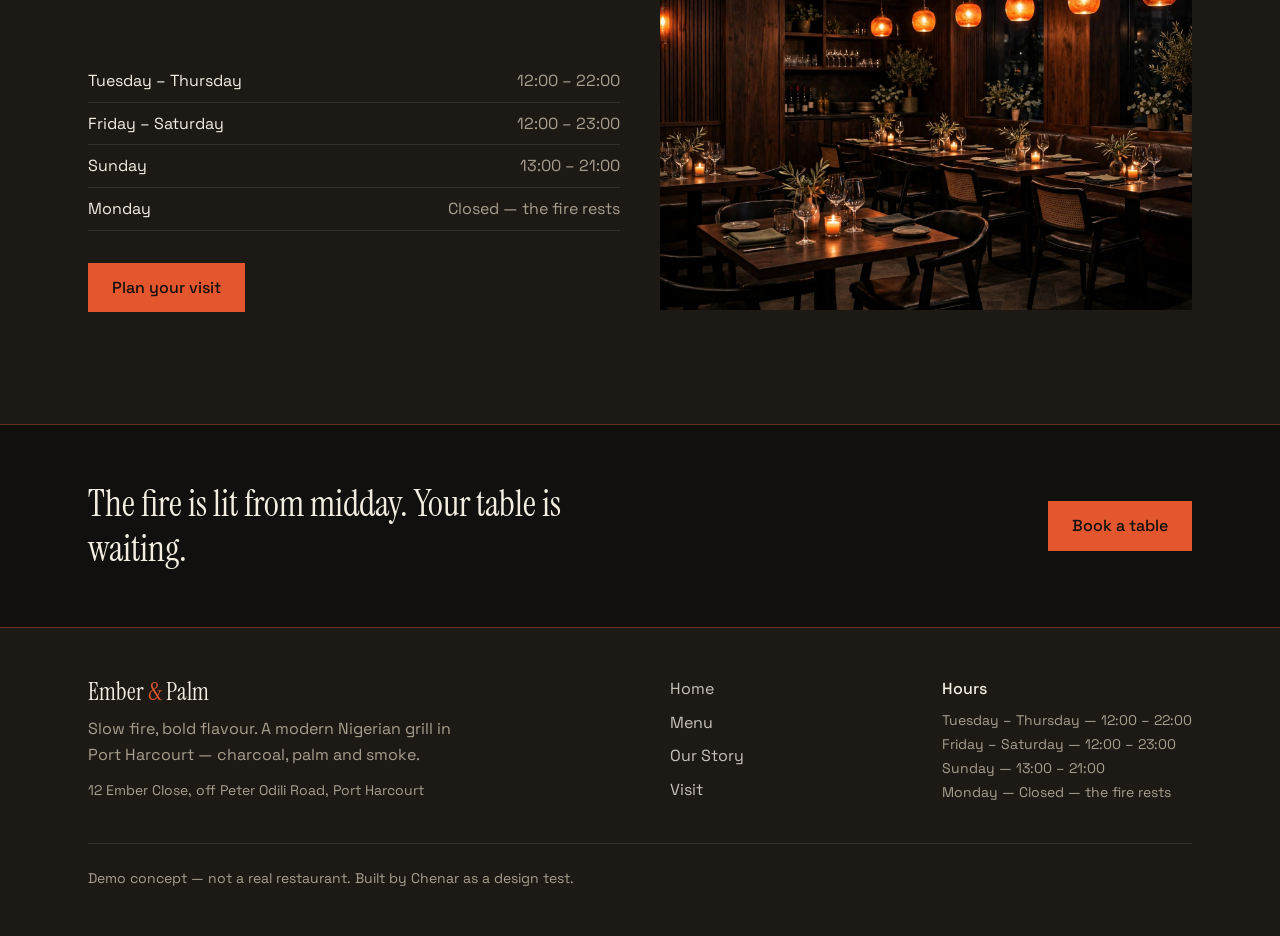
==== commit b025f0e2: "Add motion switch: site animates by default, toggle overrides system reduced-motion" ====
--- a/index.html
+++ b/index.html
@@ -15,8 +15,8 @@
       rel="stylesheet"
     />
     <title>Ember &amp; Palm — Slow fire, bold flavour</title>
-    <script type="module" crossorigin src="./assets/index-cwvImDhx.js"></script>
-    <link rel="stylesheet" crossorigin href="./assets/index-4ZOgc2gf.css">
+    <script type="module" crossorigin src="./assets/index-C1EaSo8z.js"></script>
+    <link rel="stylesheet" crossorigin href="./assets/index-WV-nbjeE.css">
   </head>
   <body>
     <div id="root"></div>
--- a/assets/index-WV-nbjeE.css
+++ b/assets/index-WV-nbjeE.css
@@ -0,0 +1,2 @@
+/*! tailwindcss v4.3.5 | MIT License | https://tailwindcss.com */
+@layer properties{@supports (((-webkit-hyphens:none)) and (not (margin-trim:block))) or ((-moz-orient:inline) and (not (color:rgb(from red r g b)))){*,:before,:after,::backdrop{--tw-translate-x:0;--tw-translate-y:0;--tw-translate-z:0;--tw-rotate-x:initial;--tw-rotate-y:initial;--tw-rotate-z:initial;--tw-skew-x:initial;--tw-skew-y:initial;--tw-space-y-reverse:0;--tw-border-style:solid;--tw-leading:initial;--tw-font-weight:initial;--tw-tracking:initial;--tw-shadow:0 0 #0000;--tw-shadow-color:initial;--tw-shadow-alpha:100%;--tw-inset-shadow:0 0 #0000;--tw-inset-shadow-color:initial;--tw-inset-shadow-alpha:100%;--tw-ring-color:initial;--tw-ring-shadow:0 0 #0000;--tw-inset-ring-color:initial;--tw-inset-ring-shadow:0 0 #0000;--tw-ring-inset:initial;--tw-ring-offset-width:0px;--tw-ring-offset-color:#fff;--tw-ring-offset-shadow:0 0 #0000;--tw-outline-style:solid;--tw-blur:initial;--tw-brightness:initial;--tw-contrast:initial;--tw-grayscale:initial;--tw-hue-rotate:initial;--tw-invert:initial;--tw-opacity:initial;--tw-saturate:initial;--tw-sepia:initial;--tw-drop-shadow:initial;--tw-drop-shadow-color:initial;--tw-drop-shadow-alpha:100%;--tw-drop-shadow-size:initial;--tw-backdrop-blur:initial;--tw-backdrop-brightness:initial;--tw-backdrop-contrast:initial;--tw-backdrop-grayscale:initial;--tw-backdrop-hue-rotate:initial;--tw-backdrop-invert:initial;--tw-backdrop-opacity:initial;--tw-backdrop-saturate:initial;--tw-backdrop-sepia:initial;--tw-duration:initial;--tw-ease:initial}}}@layer theme{:root,:host{--font-sans:"Space Grotesk", system-ui, -apple-system, "Segoe UI", sans-serif;--font-mono:ui-monospace, SFMono-Regular, Menlo, Monaco, Consolas, "Liberation Mono", "Courier New", monospace;--color-black:#000;--spacing:.25rem;--container-sm:24rem;--container-xl:36rem;--container-2xl:42rem;--container-3xl:48rem;--container-6xl:72rem;--text-xs:.75rem;--text-xs--line-height:calc(1 / .75);--text-sm:.875rem;--text-sm--line-height:calc(1.25 / .875);--text-lg:1.125rem;--text-lg--line-height:calc(1.75 / 1.125);--text-2xl:1.5rem;--text-2xl--line-height:calc(2 / 1.5);--text-3xl:1.875rem;--text-3xl--line-height:calc(2.25 / 1.875);--text-4xl:2.25rem;--text-4xl--line-height:calc(2.5 / 2.25);--text-5xl:3rem;--text-5xl--line-height:1;--text-6xl:3.75rem;--text-6xl--line-height:1;--text-8xl:6rem;--text-8xl--line-height:1;--font-weight-medium:500;--font-weight-bold:700;--tracking-wide:.025em;--leading-tight:1.25;--leading-snug:1.375;--leading-relaxed:1.625;--radius-3xl:1.5rem;--ease-in-out:cubic-bezier(.4, 0, .2, 1);--default-transition-duration:.15s;--default-transition-timing-function:cubic-bezier(.4, 0, .2, 1);--default-font-family:var(--font-sans);--default-mono-font-family:var(--font-mono);--color-coal:#12100e;--color-char:#1d1a16;--color-ember:#e4572e;--color-flame:#f2a03d;--color-palm:#7a8b5a;--color-bone:#f3ede2;--color-smoke:#a79e8e;--font-display:"Instrument Serif", Georgia, "Times New Roman", serif}}@layer base{*,:after,:before,::backdrop{box-sizing:border-box;border:0 solid;margin:0;padding:0}::file-selector-button{box-sizing:border-box;border:0 solid;margin:0;padding:0}html,:host{-webkit-text-size-adjust:100%;tab-size:4;line-height:1.5;font-family:var(--default-font-family,-apple-system, BlinkMacSystemFont, "Segoe UI", Roboto, "Helvetica Neue", "Noto Sans", Arial, sans-serif, "Apple Color Emoji", "Segoe UI Emoji", "Segoe UI Symbol", "Noto Color Emoji");font-feature-settings:var(--default-font-feature-settings,normal);font-variation-settings:var(--default-font-variation-settings,normal);-webkit-tap-highlight-color:transparent}hr{height:0;color:inherit;border-top-width:1px}abbr:where([title]){-webkit-text-decoration:underline dotted;text-decoration:underline dotted}h1,h2,h3,h4,h5,h6{font-size:inherit;font-weight:inherit}a{color:inherit;-webkit-text-decoration:inherit;-webkit-text-decoration:inherit;-webkit-text-decoration:inherit;-webkit-text-decoration:inherit;text-decoration:inherit}b,strong{font-weight:bolder}code,kbd,samp,pre{font-family:var(--default-mono-font-family,ui-monospace, SFMono-Regular, Menlo, Monaco, Consolas, "Liberation Mono", "Courier New", monospace);font-feature-settings:var(--default-mono-font-feature-settings,normal);font-variation-settings:var(--default-mono-font-variation-settings,normal);font-size:1em}small{font-size:80%}sub,sup{vertical-align:baseline;font-size:75%;line-height:0;position:relative}sub{bottom:-.25em}sup{top:-.5em}table{text-indent:0;border-color:inherit;border-collapse:collapse}:-moz-focusring:where(:not(iframe)){outline:auto}progress{vertical-align:baseline}summary{display:list-item}ol,ul,menu{list-style:none}img,svg,video,canvas,audio,iframe,embed,object{vertical-align:middle;display:block}img,video{max-width:100%;height:auto}button,input,select,optgroup,textarea{font:inherit;font-feature-settings:inherit;font-variation-settings:inherit;letter-spacing:inherit;color:inherit;opacity:1;background-color:#0000;border-radius:0}::file-selector-button{font:inherit;font-feature-settings:inherit;font-variation-settings:inherit;letter-spacing:inherit;color:inherit;opacity:1;background-color:#0000;border-radius:0}:where(select:is([multiple],[size])) optgroup{font-weight:bolder}:where(select:is([multiple],[size])) optgroup option{padding-inline-start:20px}::file-selector-button{margin-inline-end:4px}::placeholder{opacity:1}@supports (not ((-webkit-appearance:-apple-pay-button))) or (contain-intrinsic-size:1px){::placeholder{color:currentColor}@supports (color:color-mix(in lab, red, red)){::placeholder{color:color-mix(in oklab, currentcolor 50%, transparent)}}}textarea{resize:vertical}::-webkit-search-decoration{-webkit-appearance:none}::-webkit-date-and-time-value{min-height:1lh;text-align:inherit}::-webkit-datetime-edit{display:inline-flex}::-webkit-datetime-edit-fields-wrapper{padding:0}::-webkit-datetime-edit{padding-block:0}::-webkit-datetime-edit-year-field{padding-block:0}::-webkit-datetime-edit-month-field{padding-block:0}::-webkit-datetime-edit-day-field{padding-block:0}::-webkit-datetime-edit-hour-field{padding-block:0}::-webkit-datetime-edit-minute-field{padding-block:0}::-webkit-datetime-edit-second-field{padding-block:0}::-webkit-datetime-edit-millisecond-field{padding-block:0}::-webkit-datetime-edit-meridiem-field{padding-block:0}::-webkit-calendar-picker-indicator{line-height:1}:-moz-ui-invalid{box-shadow:none}button,input:where([type=button],[type=reset],[type=submit]){appearance:button}::file-selector-button{appearance:button}::-webkit-inner-spin-button{height:auto}::-webkit-outer-spin-button{height:auto}[hidden]:where(:not([hidden=until-found])){display:none!important}html{scroll-behavior:auto}body{background-color:var(--color-coal);font-family:var(--font-sans);color:var(--color-bone);-webkit-font-smoothing:antialiased;-moz-osx-font-smoothing:grayscale;font-size:16px;line-height:1.6}::selection{background:var(--color-ember);color:var(--color-bone)}:focus-visible{outline:2px solid var(--color-flame);outline-offset:3px;border-radius:2px}img{max-width:100%}}@layer components{.ember-rule{border-top-style:var(--tw-border-style);border-color:#e4572e66;border-top-width:1px}@supports (color:color-mix(in lab, red, red)){.ember-rule{border-color:color-mix(in oklab, var(--color-ember) 40%, transparent)}}.dish-leader{margin-inline:calc(var(--spacing) * 3);border-bottom-style:var(--tw-border-style);--tw-border-style:dotted;border-style:dotted;border-color:#a79e8e80;border-bottom-width:1px;flex:1}@supports (color:color-mix(in lab, red, red)){.dish-leader{border-color:color-mix(in oklab, var(--color-smoke) 50%, transparent)}}.dish-leader{transform:translateY(-4px)}.btn-ember{background-color:var(--color-ember);padding-inline:calc(var(--spacing) * 6);padding-block:calc(var(--spacing) * 3);--tw-font-weight:var(--font-weight-medium);font-weight:var(--font-weight-medium);color:var(--color-coal);transition-property:color,background-color,border-color,outline-color,text-decoration-color,fill,stroke,--tw-gradient-from,--tw-gradient-via,--tw-gradient-to;transition-timing-function:var(--tw-ease,var(--default-transition-timing-function));transition-duration:var(--tw-duration,var(--default-transition-duration));--tw-duration:.1s;--tw-ease:cubic-bezier(.4,0,.2,1);transition-duration:.1s;transition-timing-function:cubic-bezier(.4,0,.2,1);display:inline-block}@media (hover:hover){.btn-ember:hover{background-color:var(--color-flame);color:var(--color-coal)}}.btn-ember:active{scale:.98}.btn-ghost{border-style:var(--tw-border-style);border-width:1px;border-color:#f3ede266;display:inline-block}@supports (color:color-mix(in lab, red, red)){.btn-ghost{border-color:color-mix(in oklab, var(--color-bone) 40%, transparent)}}.btn-ghost{padding-inline:calc(var(--spacing) * 6);padding-block:calc(var(--spacing) * 3);--tw-font-weight:var(--font-weight-medium);font-weight:var(--font-weight-medium);color:var(--color-bone);transition-property:color,background-color,border-color,outline-color,text-decoration-color,fill,stroke,--tw-gradient-from,--tw-gradient-via,--tw-gradient-to;transition-timing-function:var(--tw-ease,var(--default-transition-timing-function));transition-duration:var(--tw-duration,var(--default-transition-duration));--tw-duration:.1s;--tw-ease:cubic-bezier(.4,0,.2,1);transition-duration:.1s;transition-timing-function:cubic-bezier(.4,0,.2,1)}@media (hover:hover){.btn-ghost:hover{border-color:var(--color-flame);color:var(--color-flame)}}.btn-ghost:active{scale:.98}.nav-link{color:#f3ede2cc}@supports (color:color-mix(in lab, red, red)){.nav-link{color:color-mix(in oklab, var(--color-bone) 80%, transparent)}}.nav-link{transition-property:color,background-color,border-color,outline-color,text-decoration-color,fill,stroke,--tw-gradient-from,--tw-gradient-via,--tw-gradient-to;transition-timing-function:var(--tw-ease,var(--default-transition-timing-function));transition-duration:var(--tw-duration,var(--default-transition-duration));--tw-duration:.1s;--tw-ease:cubic-bezier(.4,0,.2,1);transition-duration:.1s;transition-timing-function:cubic-bezier(.4,0,.2,1)}@media (hover:hover){.nav-link:hover{color:var(--color-flame)}}.nav-link[aria-current=page]{color:var(--color-flame)}}@layer utilities{.pointer-events-none{pointer-events:none}.visible{visibility:visible}.sr-only{clip-path:inset(50%);white-space:nowrap;border-width:0;width:1px;height:1px;margin:-1px;padding:0;position:absolute;overflow:hidden}.absolute{position:absolute}.fixed{position:fixed}.relative{position:relative}.static{position:static}.sticky{position:sticky}.inset-0{inset:0}.inset-\[1\.3em\]{inset:1.3em}.inset-x-0{inset-inline:0}.top-0{top:0}.top-24{top:calc(var(--spacing) * 24)}.right-3{right:calc(var(--spacing) * 3)}.right-6{right:calc(var(--spacing) * 6)}.bottom-0{bottom:0}.bottom-3{bottom:calc(var(--spacing) * 3)}.left-1\/2{left:50%}.isolate{isolation:isolate}.-z-10{z-index:calc(10 * -1)}.z-10{z-index:10}.z-50{z-index:50}.z-\[1\]{z-index:1}.container{width:100%}@media (width>=40rem){.container{max-width:40rem}}@media (width>=48rem){.container{max-width:48rem}}@media (width>=64rem){.container{max-width:64rem}}@media (width>=80rem){.container{max-width:80rem}}@media (width>=96rem){.container{max-width:96rem}}.mx-auto{margin-inline:auto}.mt-1{margin-top:var(--spacing)}.mt-2{margin-top:calc(var(--spacing) * 2)}.mt-3{margin-top:calc(var(--spacing) * 3)}.mt-4{margin-top:calc(var(--spacing) * 4)}.mt-5{margin-top:calc(var(--spacing) * 5)}.mt-6{margin-top:calc(var(--spacing) * 6)}.mt-8{margin-top:calc(var(--spacing) * 8)}.mt-9{margin-top:calc(var(--spacing) * 9)}.mt-10{margin-top:calc(var(--spacing) * 10)}.mt-12{margin-top:calc(var(--spacing) * 12)}.mt-16{margin-top:calc(var(--spacing) * 16)}.mb-2{margin-bottom:calc(var(--spacing) * 2)}.mb-5{margin-bottom:calc(var(--spacing) * 5)}.box-border{box-sizing:border-box}.block{display:block}.flex{display:flex}.grid{display:grid}.hidden{display:none}.inline{display:inline}.inline-block{display:inline-block}.inline-flex{display:inline-flex}.table{display:table}.aspect-\[4\/3\]{aspect-ratio:4/3}.aspect-\[16\/7\]{aspect-ratio:16/7}.h-2{height:calc(var(--spacing) * 2)}.h-2\/3{height:66.6667%}.h-8{height:calc(var(--spacing) * 8)}.h-9{height:calc(var(--spacing) * 9)}.h-80{height:calc(var(--spacing) * 80)}.h-full{height:100%}.min-h-\[88vh\]{min-height:88vh}.min-h-screen{min-height:100vh}.w-2{width:calc(var(--spacing) * 2)}.w-8{width:calc(var(--spacing) * 8)}.w-9{width:calc(var(--spacing) * 9)}.w-full{width:100%}.max-w-2xl{max-width:var(--container-2xl)}.max-w-3xl{max-width:var(--container-3xl)}.max-w-6xl{max-width:var(--container-6xl)}.max-w-sm{max-width:var(--container-sm)}.max-w-xl{max-width:var(--container-xl)}.flex-1{flex:1}.flex-shrink-0,.shrink-0{flex-shrink:0}.origin-top{transform-origin:top}.-translate-x-1\/2{--tw-translate-x:calc(calc(1 / 2 * 100%) * -1);translate:var(--tw-translate-x) var(--tw-translate-y)}.transform{transform:var(--tw-rotate-x, ) var(--tw-rotate-y, ) var(--tw-rotate-z, ) var(--tw-skew-x, ) var(--tw-skew-y, )}.cursor-pointer{cursor:pointer}.resize{resize:both}.flex-col{flex-direction:column}.flex-wrap{flex-wrap:wrap}.items-baseline{align-items:baseline}.items-center{align-items:center}.items-end{align-items:flex-end}.justify-between{justify-content:space-between}.justify-center{justify-content:center}.gap-2{gap:calc(var(--spacing) * 2)}.gap-3{gap:calc(var(--spacing) * 3)}.gap-4{gap:calc(var(--spacing) * 4)}.gap-5{gap:calc(var(--spacing) * 5)}.gap-6{gap:calc(var(--spacing) * 6)}.gap-7{gap:calc(var(--spacing) * 7)}.gap-8{gap:calc(var(--spacing) * 8)}.gap-10{gap:calc(var(--spacing) * 10)}.gap-12{gap:calc(var(--spacing) * 12)}:where(.space-y-1>:not(:last-child)){--tw-space-y-reverse:0;margin-block-start:calc(var(--spacing) * var(--tw-space-y-reverse));margin-block-end:calc(var(--spacing) * calc(1 - var(--tw-space-y-reverse)))}:where(.space-y-2>:not(:last-child)){--tw-space-y-reverse:0;margin-block-start:calc(calc(var(--spacing) * 2) * var(--tw-space-y-reverse));margin-block-end:calc(calc(var(--spacing) * 2) * calc(1 - var(--tw-space-y-reverse)))}:where(.space-y-3>:not(:last-child)){--tw-space-y-reverse:0;margin-block-start:calc(calc(var(--spacing) * 3) * var(--tw-space-y-reverse));margin-block-end:calc(calc(var(--spacing) * 3) * calc(1 - var(--tw-space-y-reverse)))}:where(.space-y-5>:not(:last-child)){--tw-space-y-reverse:0;margin-block-start:calc(calc(var(--spacing) * 5) * var(--tw-space-y-reverse));margin-block-end:calc(calc(var(--spacing) * 5) * calc(1 - var(--tw-space-y-reverse)))}:where(.space-y-6>:not(:last-child)){--tw-space-y-reverse:0;margin-block-start:calc(calc(var(--spacing) * 6) * var(--tw-space-y-reverse));margin-block-end:calc(calc(var(--spacing) * 6) * calc(1 - var(--tw-space-y-reverse)))}:where(.space-y-14>:not(:last-child)){--tw-space-y-reverse:0;margin-block-start:calc(calc(var(--spacing) * 14) * var(--tw-space-y-reverse));margin-block-end:calc(calc(var(--spacing) * 14) * calc(1 - var(--tw-space-y-reverse)))}.overflow-hidden{overflow:hidden}.overflow-visible{overflow:visible}.overflow-x-hidden{overflow-x:hidden}.overflow-y-auto{overflow-y:auto}.rounded-3xl{border-radius:var(--radius-3xl)}.rounded-\[28px\]{border-radius:28px}.rounded-\[inherit\]{border-radius:inherit}.rounded-full{border-radius:2147483647px}.border{border-style:var(--tw-border-style);border-width:1px}.border-y{border-block-style:var(--tw-border-style);border-block-width:1px}.border-t{border-top-style:var(--tw-border-style);border-top-width:1px}.border-b{border-bottom-style:var(--tw-border-style);border-bottom-width:1px}.border-solid{--tw-border-style:solid;border-style:solid}.border-bone\/10{border-color:#f3ede21a}@supports (color:color-mix(in lab, red, red)){.border-bone\/10{border-color:color-mix(in oklab, var(--color-bone) 10%, transparent)}}.border-bone\/20{border-color:#f3ede233}@supports (color:color-mix(in lab, red, red)){.border-bone\/20{border-color:color-mix(in oklab, var(--color-bone) 20%, transparent)}}.border-bone\/30{border-color:#f3ede24d}@supports (color:color-mix(in lab, red, red)){.border-bone\/30{border-color:color-mix(in oklab, var(--color-bone) 30%, transparent)}}.border-current{border-color:currentColor}.border-ember{border-color:var(--color-ember)}.border-ember\/40{border-color:#e4572e66}@supports (color:color-mix(in lab, red, red)){.border-ember\/40{border-color:color-mix(in oklab, var(--color-ember) 40%, transparent)}}.border-ember\/50{border-color:#e4572e80}@supports (color:color-mix(in lab, red, red)){.border-ember\/50{border-color:color-mix(in oklab, var(--color-ember) 50%, transparent)}}.border-ember\/60{border-color:#e4572e99}@supports (color:color-mix(in lab, red, red)){.border-ember\/60{border-color:color-mix(in oklab, var(--color-ember) 60%, transparent)}}.border-palm\/60{border-color:#7a8b5a99}@supports (color:color-mix(in lab, red, red)){.border-palm\/60{border-color:color-mix(in oklab, var(--color-palm) 60%, transparent)}}.\[background-color\:var\(--spotlight-card-surface\)\]{background-color:var(--spotlight-card-surface)}.bg-black{background-color:var(--color-black)}.bg-char{background-color:var(--color-char)}.bg-coal{background-color:var(--color-coal)}.bg-coal\/60{background-color:#12100e99}@supports (color:color-mix(in lab, red, red)){.bg-coal\/60{background-color:color-mix(in oklab, var(--color-coal) 60%, transparent)}}.bg-coal\/85{background-color:#12100ed9}@supports (color:color-mix(in lab, red, red)){.bg-coal\/85{background-color:color-mix(in oklab, var(--color-coal) 85%, transparent)}}.bg-coal\/95{background-color:#12100ef2}@supports (color:color-mix(in lab, red, red)){.bg-coal\/95{background-color:color-mix(in oklab, var(--color-coal) 95%, transparent)}}.bg-ember{background-color:var(--color-ember)}.bg-flame{background-color:var(--color-flame)}.bg-smoke{background-color:var(--color-smoke)}.\[background-size\:100\%_100\%\]{background-size:100% 100%}.bg-\[length\:160px_160px\]{background-size:160px 160px}.bg-clip-text{-webkit-background-clip:text;background-clip:text}.bg-no-repeat{background-repeat:no-repeat}.object-cover{object-fit:cover}.p-5{padding:calc(var(--spacing) * 5)}.p-6{padding:calc(var(--spacing) * 6)}.p-8{padding:calc(var(--spacing) * 8)}.p-10{padding:calc(var(--spacing) * 10)}.p-px{padding:1px}.\!px-5{padding-inline:calc(var(--spacing) * 5)!important}.px-3{padding-inline:calc(var(--spacing) * 3)}.px-4{padding-inline:calc(var(--spacing) * 4)}.px-6{padding-inline:calc(var(--spacing) * 6)}.px-\[clamp\(1rem\,6\%\,5rem\)\]{padding-inline:clamp(1rem,6%,5rem)}.\!py-2{padding-block:calc(var(--spacing) * 2)!important}.py-1{padding-block:var(--spacing)}.py-1\.5{padding-block:calc(var(--spacing) * 1.5)}.py-2{padding-block:calc(var(--spacing) * 2)}.py-3{padding-block:calc(var(--spacing) * 3)}.py-4{padding-block:calc(var(--spacing) * 4)}.py-12{padding-block:calc(var(--spacing) * 12)}.py-14{padding-block:calc(var(--spacing) * 14)}.py-20{padding-block:calc(var(--spacing) * 20)}.pt-4{padding-top:calc(var(--spacing) * 4)}.pt-6{padding-top:calc(var(--spacing) * 6)}.pt-16{padding-top:calc(var(--spacing) * 16)}.pt-40{padding-top:calc(var(--spacing) * 40)}.pb-2{padding-bottom:calc(var(--spacing) * 2)}.pb-20{padding-bottom:calc(var(--spacing) * 20)}.pb-24{padding-bottom:calc(var(--spacing) * 24)}.text-center{text-align:center}.font-display{font-family:var(--font-display)}.font-sans{font-family:var(--font-sans)}.text-2xl{font-size:var(--text-2xl);line-height:var(--tw-leading,var(--text-2xl--line-height))}.text-3xl{font-size:var(--text-3xl);line-height:var(--tw-leading,var(--text-3xl--line-height))}.text-4xl{font-size:var(--text-4xl);line-height:var(--tw-leading,var(--text-4xl--line-height))}.text-5xl{font-size:var(--text-5xl);line-height:var(--tw-leading,var(--text-5xl--line-height))}.text-6xl{font-size:var(--text-6xl);line-height:var(--tw-leading,var(--text-6xl--line-height))}.text-lg{font-size:var(--text-lg);line-height:var(--tw-leading,var(--text-lg--line-height))}.text-sm{font-size:var(--text-sm);line-height:var(--tw-leading,var(--text-sm--line-height))}.text-xs{font-size:var(--text-xs);line-height:var(--tw-leading,var(--text-xs--line-height))}.leading-\[1\.02\]{--tw-leading:1.02;line-height:1.02}.leading-none{--tw-leading:1;line-height:1}.leading-relaxed{--tw-leading:var(--leading-relaxed);line-height:var(--leading-relaxed)}.leading-snug{--tw-leading:var(--leading-snug);line-height:var(--leading-snug)}.leading-tight{--tw-leading:var(--leading-tight);line-height:var(--leading-tight)}.font-bold{--tw-font-weight:var(--font-weight-bold);font-weight:var(--font-weight-bold)}.font-medium{--tw-font-weight:var(--font-weight-medium);font-weight:var(--font-weight-medium)}.tracking-\[-0\.02em\]{--tw-tracking:-.02em;letter-spacing:-.02em}.tracking-wide{--tw-tracking:var(--tracking-wide);letter-spacing:var(--tracking-wide)}.whitespace-normal{white-space:normal}.whitespace-nowrap{white-space:nowrap}.whitespace-pre{white-space:pre}.\[color\:light-dark\(\#18181b\,\#fafafa\)\]{color:var(--lightningcss-light,#18181b)var(--lightningcss-dark,#fafafa)}.text-bone{color:var(--color-bone)}.text-bone\/80{color:#f3ede2cc}@supports (color:color-mix(in lab, red, red)){.text-bone\/80{color:color-mix(in oklab, var(--color-bone) 80%, transparent)}}.text-bone\/90{color:#f3ede2e6}@supports (color:color-mix(in lab, red, red)){.text-bone\/90{color:color-mix(in oklab, var(--color-bone) 90%, transparent)}}.text-coal{color:var(--color-coal)}.text-ember{color:var(--color-ember)}.text-flame{color:var(--color-flame)}.text-smoke{color:var(--color-smoke)}.italic{font-style:italic}.not-italic{font-style:normal}.underline{text-decoration-line:underline}.decoration-ember{-webkit-text-decoration-color:var(--color-ember);-webkit-text-decoration-color:var(--color-ember);-webkit-text-decoration-color:var(--color-ember);text-decoration-color:var(--color-ember)}.underline-offset-4{text-underline-offset:4px}.opacity-0{opacity:0}.opacity-100{opacity:1}.opacity-\[var\(--scroll-stack-dim\,0\)\]{opacity:var(--scroll-stack-dim,0)}.mix-blend-overlay{mix-blend-mode:overlay}.shadow{--tw-shadow:0 1px 3px 0 var(--tw-shadow-color,#0000001a), 0 1px 2px -1px var(--tw-shadow-color,#0000001a);box-shadow:var(--tw-inset-shadow), var(--tw-inset-ring-shadow), var(--tw-ring-offset-shadow), var(--tw-ring-shadow), var(--tw-shadow)}.ring{--tw-ring-shadow:var(--tw-ring-inset, ) 0 0 0 calc(1px + var(--tw-ring-offset-width)) var(--tw-ring-color,currentcolor);box-shadow:var(--tw-inset-shadow), var(--tw-inset-ring-shadow), var(--tw-ring-offset-shadow), var(--tw-ring-shadow), var(--tw-shadow)}.\[box-shadow\:var\(--spotlight-card-shadow\)\]{box-shadow:var(--spotlight-card-shadow)}.outline{outline-style:var(--tw-outline-style);outline-width:1px}.blur{--tw-blur:blur(8px);filter:var(--tw-blur, ) var(--tw-brightness, ) var(--tw-contrast, ) var(--tw-grayscale, ) var(--tw-hue-rotate, ) var(--tw-invert, ) var(--tw-saturate, ) var(--tw-sepia, ) var(--tw-drop-shadow, )}.drop-shadow{--tw-drop-shadow-size:drop-shadow(0 1px 2px var(--tw-drop-shadow-color,#0000001a)) drop-shadow(0 1px 1px var(--tw-drop-shadow-color,#0000000f));--tw-drop-shadow:drop-shadow(0 1px 2px #0000001a) drop-shadow(0 1px 1px #0000000f);filter:var(--tw-blur, ) var(--tw-brightness, ) var(--tw-contrast, ) var(--tw-grayscale, ) var(--tw-hue-rotate, ) var(--tw-invert, ) var(--tw-saturate, ) var(--tw-sepia, ) var(--tw-drop-shadow, )}.\[filter\:blur\(0\.14em\)\]{filter:blur(.14em)}.filter{filter:var(--tw-blur, ) var(--tw-brightness, ) var(--tw-contrast, ) var(--tw-grayscale, ) var(--tw-hue-rotate, ) var(--tw-invert, ) var(--tw-saturate, ) var(--tw-sepia, ) var(--tw-drop-shadow, )}.backdrop-blur{--tw-backdrop-blur:blur(8px);-webkit-backdrop-filter:var(--tw-backdrop-blur, ) var(--tw-backdrop-brightness, ) var(--tw-backdrop-contrast, ) var(--tw-backdrop-grayscale, ) var(--tw-backdrop-hue-rotate, ) var(--tw-backdrop-invert, ) var(--tw-backdrop-opacity, ) var(--tw-backdrop-saturate, ) var(--tw-backdrop-sepia, );backdrop-filter:var(--tw-backdrop-blur, ) var(--tw-backdrop-brightness, ) var(--tw-backdrop-contrast, ) var(--tw-backdrop-grayscale, ) var(--tw-backdrop-hue-rotate, ) var(--tw-backdrop-invert, ) var(--tw-backdrop-opacity, ) var(--tw-backdrop-saturate, ) var(--tw-backdrop-sepia, )}.transition{transition-property:color,background-color,border-color,outline-color,text-decoration-color,fill,stroke,--tw-gradient-from,--tw-gradient-via,--tw-gradient-to,opacity,box-shadow,transform,translate,scale,rotate,filter,-webkit-backdrop-filter,backdrop-filter,display,content-visibility,overlay,pointer-events;transition-timing-function:var(--tw-ease,var(--default-transition-timing-function));transition-duration:var(--tw-duration,var(--default-transition-duration))}.transition-colors{transition-property:color,background-color,border-color,outline-color,text-decoration-color,fill,stroke,--tw-gradient-from,--tw-gradient-via,--tw-gradient-to;transition-timing-function:var(--tw-ease,var(--default-transition-timing-function));transition-duration:var(--tw-duration,var(--default-transition-duration))}.transition-opacity{transition-property:opacity;transition-timing-function:var(--tw-ease,var(--default-transition-timing-function));transition-duration:var(--tw-duration,var(--default-transition-duration))}.transition-transform{transition-property:transform,translate,scale,rotate;transition-timing-function:var(--tw-ease,var(--default-transition-timing-function));transition-duration:var(--tw-duration,var(--default-transition-duration))}.duration-100{--tw-duration:.1s;transition-duration:.1s}.duration-300{--tw-duration:.3s;transition-duration:.3s}.duration-500{--tw-duration:.5s;transition-duration:.5s}.duration-700{--tw-duration:.7s;transition-duration:.7s}.duration-\[400ms\]{--tw-duration:.4s;transition-duration:.4s}.ease-\[cubic-bezier\(0\,0\,0\,1\)\]{--tw-ease:cubic-bezier(0,0,0,1);transition-timing-function:cubic-bezier(0,0,0,1)}.ease-\[cubic-bezier\(0\.4\,0\,0\.2\,1\)\]{--tw-ease:cubic-bezier(.4,0,.2,1);transition-timing-function:cubic-bezier(.4,0,.2,1)}.ease-\[cubic-bezier\(0\.22\,1\,0\.36\,1\)\]{--tw-ease:cubic-bezier(.22,1,.36,1);transition-timing-function:cubic-bezier(.22,1,.36,1)}.ease-in-out{--tw-ease:var(--ease-in-out);transition-timing-function:var(--ease-in-out)}.will-change-\[transform\,filter\,opacity\]{will-change:transform,filter,opacity}.will-change-transform{will-change:transform}.select-none{-webkit-user-select:none;user-select:none}.\[-webkit-background-clip\:text\]{-webkit-background-clip:text}.\[-webkit-mask-composite\:xor\]{-webkit-mask-composite:xor}.\[-webkit-mask\:linear-gradient\(\#000_0_0\)_content-box\,linear-gradient\(\#000_0_0\)\]{-webkit-mask:linear-gradient(#000 0 0) content-box,linear-gradient(#000 0 0)}.\[-webkit-text-fill-color\:transparent\]{-webkit-text-fill-color:transparent}.\[background\:light-dark\(\#ffffff\,\#18181b\)\]{background:var(--lightningcss-light,#fff)var(--lightningcss-dark,#18181b)}.\[background\:var\(--spotlight-card-border\)\]{background:var(--spotlight-card-border)}.\[mask\:linear-gradient\(\#000_0_0\)_content-box_exclude\,linear-gradient\(\#000_0_0\)\]{-webkit-mask-composite:xor,source-over;-webkit-mask-composite:xor,source-over;-webkit-mask:linear-gradient(#000 0 0) content-box,linear-gradient(#000 0 0);-webkit-mask-composite:xor,source-over;mask:linear-gradient(#000 0 0) content-box exclude,linear-gradient(#000 0 0)}.\[transform-style\:preserve-3d\]{transform-style:preserve-3d}.placeholder\:text-smoke\/60::placeholder{color:#a79e8e99}@supports (color:color-mix(in lab, red, red)){.placeholder\:text-smoke\/60::placeholder{color:color-mix(in oklab, var(--color-smoke) 60%, transparent)}}@media (hover:hover){.hover\:scale-\[1\.03\]:hover{scale:1.03}.hover\:border-flame:hover{border-color:var(--color-flame)}.hover\:text-bone:hover{color:var(--color-bone)}.hover\:text-flame:hover{color:var(--color-flame)}}.focus\:border-flame:focus{border-color:var(--color-flame)}.focus\:outline-none:focus{--tw-outline-style:none;outline-style:none}@media (width>=40rem){.sm\:grid-cols-2{grid-template-columns:repeat(2,minmax(0,1fr))}}@media (width>=48rem){.md\:right-14{right:calc(var(--spacing) * 14)}.md\:block{display:block}.md\:flex{display:flex}.md\:hidden{display:none}.md\:grid-cols-2{grid-template-columns:repeat(2,minmax(0,1fr))}.md\:flex-row{flex-direction:row}.md\:items-center{align-items:center}.md\:items-start{align-items:flex-start}.md\:gap-8{gap:calc(var(--spacing) * 8)}.md\:p-8{padding:calc(var(--spacing) * 8)}.md\:p-12{padding:calc(var(--spacing) * 12)}.md\:py-28{padding-block:calc(var(--spacing) * 28)}.md\:pt-20{padding-top:calc(var(--spacing) * 20)}.md\:pb-28{padding-bottom:calc(var(--spacing) * 28)}.md\:text-4xl{font-size:var(--text-4xl);line-height:var(--tw-leading,var(--text-4xl--line-height))}.md\:text-5xl{font-size:var(--text-5xl);line-height:var(--tw-leading,var(--text-5xl--line-height))}.md\:text-6xl{font-size:var(--text-6xl);line-height:var(--tw-leading,var(--text-6xl--line-height))}.md\:text-8xl{font-size:var(--text-8xl);line-height:var(--tw-leading,var(--text-8xl--line-height))}.md\:text-\[5rem\]{font-size:5rem}.md\:leading-\[5rem\]{--tw-leading:5rem;line-height:5rem}}@media (width>=64rem){.lg\:grid-cols-4{grid-template-columns:repeat(4,minmax(0,1fr))}.lg\:grid-cols-\[1fr_1\.2fr\]{grid-template-columns:1fr 1.2fr}}}html[data-motion=off] *,html[data-motion=off] :before,html[data-motion=off] :after{scroll-behavior:auto!important;transition-duration:.01ms!important;animation-duration:.01ms!important;animation-iteration-count:1!important}@property --tw-translate-x{syntax:"*";inherits:false;initial-value:0}@property --tw-translate-y{syntax:"*";inherits:false;initial-value:0}@property --tw-translate-z{syntax:"*";inherits:false;initial-value:0}@property --tw-rotate-x{syntax:"*";inherits:false}@property --tw-rotate-y{syntax:"*";inherits:false}@property --tw-rotate-z{syntax:"*";inherits:false}@property --tw-skew-x{syntax:"*";inherits:false}@property --tw-skew-y{syntax:"*";inherits:false}@property --tw-space-y-reverse{syntax:"*";inherits:false;initial-value:0}@property --tw-border-style{syntax:"*";inherits:false;initial-value:solid}@property --tw-leading{syntax:"*";inherits:false}@property --tw-font-weight{syntax:"*";inherits:false}@property --tw-tracking{syntax:"*";inherits:false}@property --tw-shadow{syntax:"*";inherits:false;initial-value:0 0 #0000}@property --tw-shadow-color{syntax:"*";inherits:false}@property --tw-shadow-alpha{syntax:"<percentage>";inherits:false;initial-value:100%}@property --tw-inset-shadow{syntax:"*";inherits:false;initial-value:0 0 #0000}@property --tw-inset-shadow-color{syntax:"*";inherits:false}@property --tw-inset-shadow-alpha{syntax:"<percentage>";inherits:false;initial-value:100%}@property --tw-ring-color{syntax:"*";inherits:false}@property --tw-ring-shadow{syntax:"*";inherits:false;initial-value:0 0 #0000}@property --tw-inset-ring-color{syntax:"*";inherits:false}@property --tw-inset-ring-shadow{syntax:"*";inherits:false;initial-value:0 0 #0000}@property --tw-ring-inset{syntax:"*";inherits:false}@property --tw-ring-offset-width{syntax:"<length>";inherits:false;initial-value:0}@property --tw-ring-offset-color{syntax:"*";inherits:false;initial-value:#fff}@property --tw-ring-offset-shadow{syntax:"*";inherits:false;initial-value:0 0 #0000}@property --tw-outline-style{syntax:"*";inherits:false;initial-value:solid}@property --tw-blur{syntax:"*";inherits:false}@property --tw-brightness{syntax:"*";inherits:false}@property --tw-contrast{syntax:"*";inherits:false}@property --tw-grayscale{syntax:"*";inherits:false}@property --tw-hue-rotate{syntax:"*";inherits:false}@property --tw-invert{syntax:"*";inherits:false}@property --tw-opacity{syntax:"*";inherits:false}@property --tw-saturate{syntax:"*";inherits:false}@property --tw-sepia{syntax:"*";inherits:false}@property --tw-drop-shadow{syntax:"*";inherits:false}@property --tw-drop-shadow-color{syntax:"*";inherits:false}@property --tw-drop-shadow-alpha{syntax:"<percentage>";inherits:false;initial-value:100%}@property --tw-drop-shadow-size{syntax:"*";inherits:false}@property --tw-backdrop-blur{syntax:"*";inherits:false}@property --tw-backdrop-brightness{syntax:"*";inherits:false}@property --tw-backdrop-contrast{syntax:"*";inherits:false}@property --tw-backdrop-grayscale{syntax:"*";inherits:false}@property --tw-backdrop-hue-rotate{syntax:"*";inherits:false}@property --tw-backdrop-invert{syntax:"*";inherits:false}@property --tw-backdrop-opacity{syntax:"*";inherits:false}@property --tw-backdrop-saturate{syntax:"*";inherits:false}@property --tw-backdrop-sepia{syntax:"*";inherits:false}@property --tw-duration{syntax:"*";inherits:false}@property --tw-ease{syntax:"*";inherits:false}
